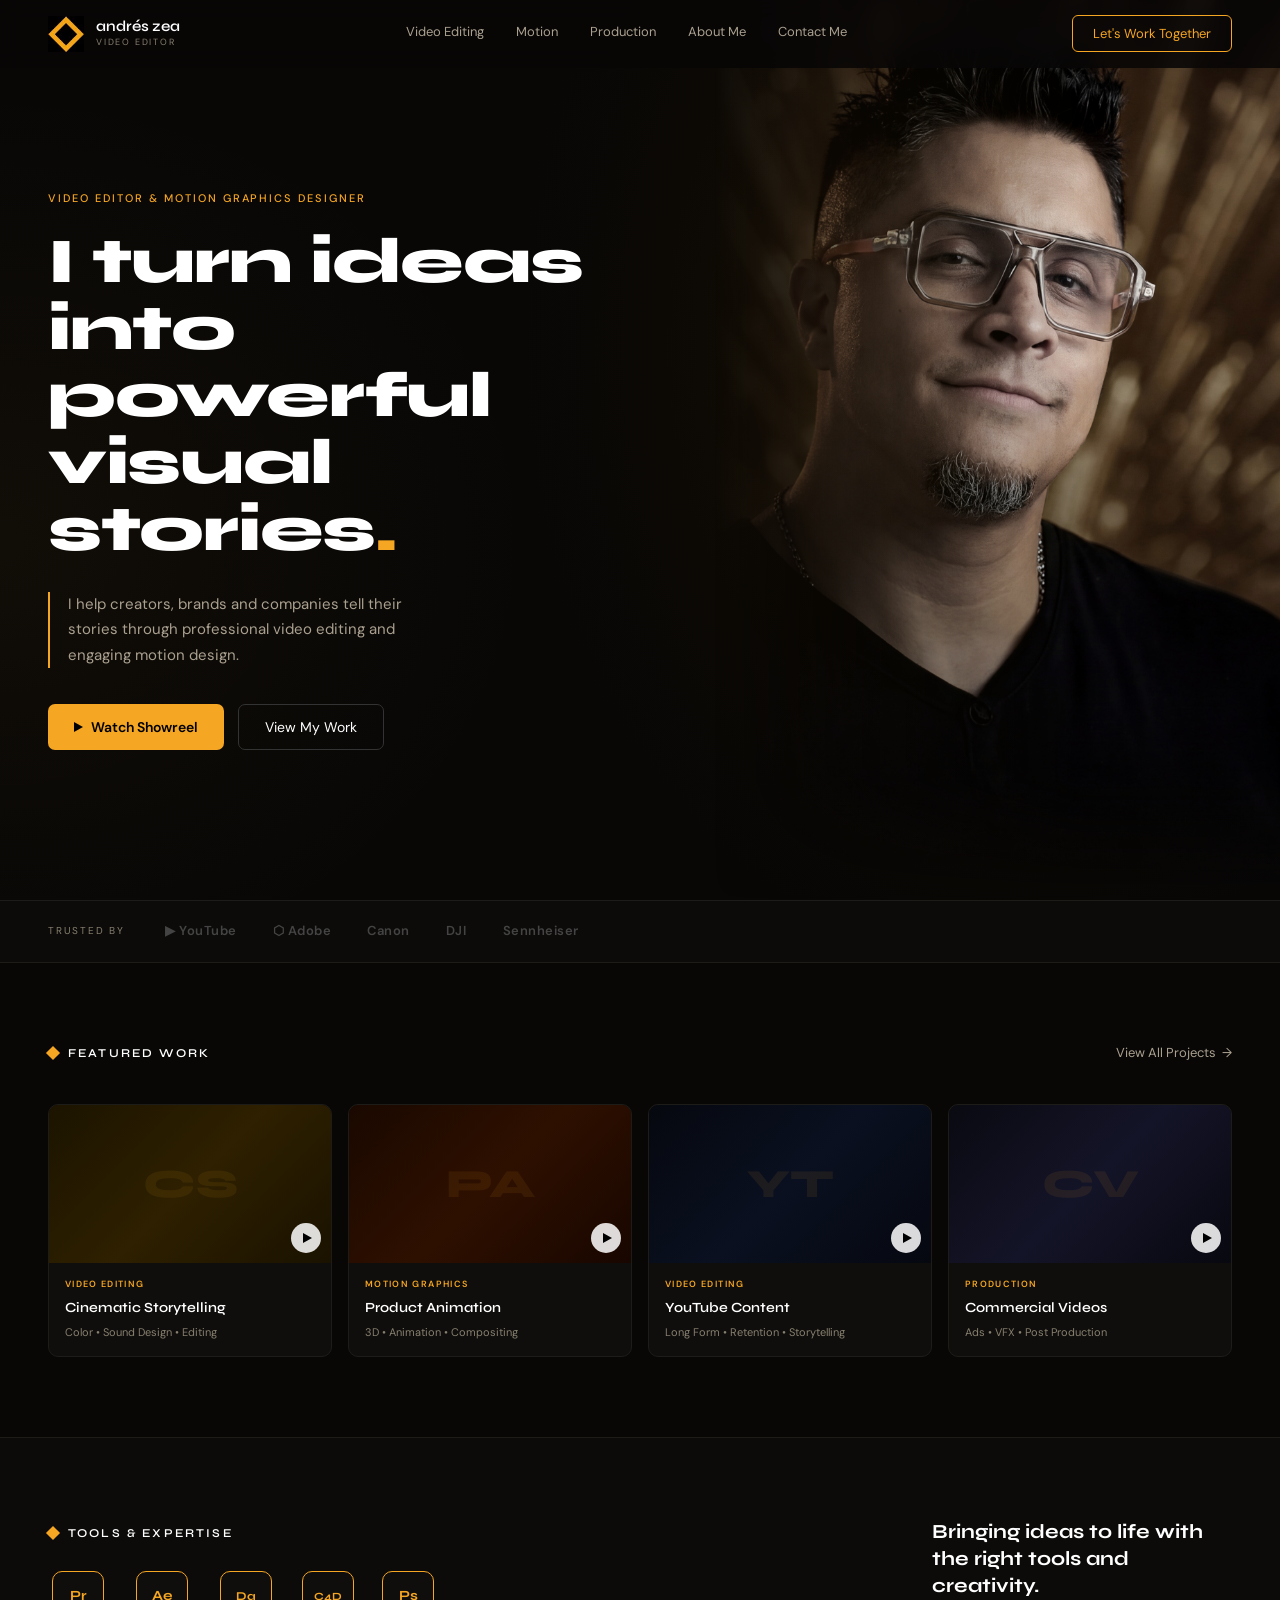
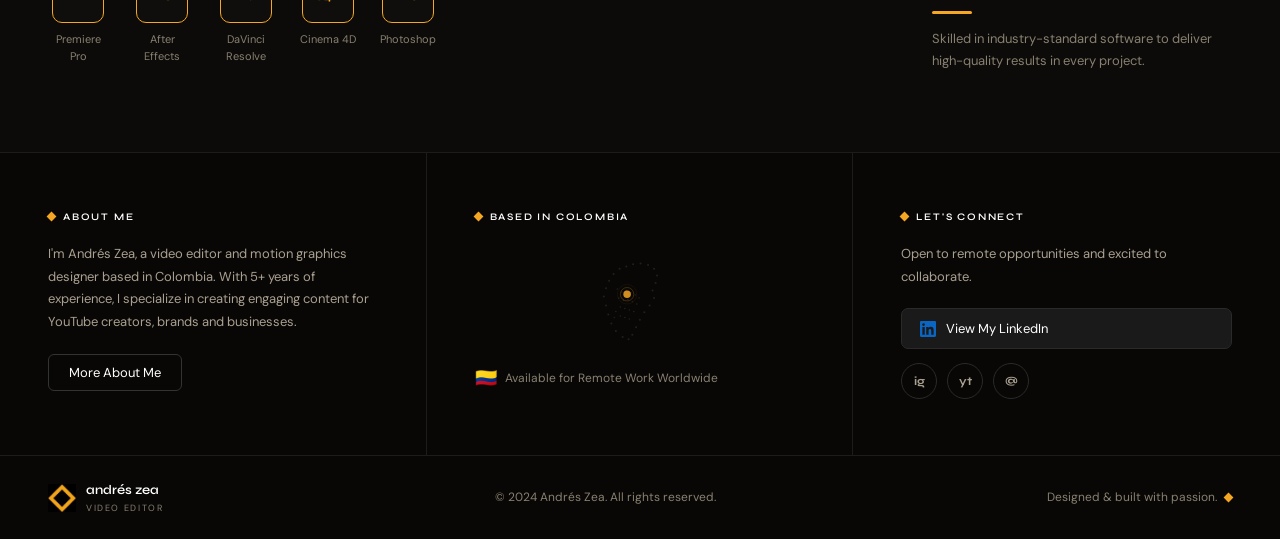
==== index.html @ d595913d "Add files via upload" ====
<!DOCTYPE html>
<html lang="es">
<head>
  <meta charset="UTF-8">
  <meta name="viewport" content="width=device-width, initial-scale=1.0">
  <title>Andrés Zea — Video Editor & Motion Graphics Designer</title>
  <link rel="preconnect" href="https://fonts.googleapis.com">
  <link rel="preconnect" href="https://fonts.gstatic.com" crossorigin>
  <link href="https://fonts.googleapis.com/css2?family=Syne:wght@400;500;600;700;800&family=DM+Sans:ital,wght@0,300;0,400;0,500;1,300&display=swap" rel="stylesheet">
  <style>
    :root {
      --amber: #F5A623;
      --amber-dark: #d4891a;
      --bg: #080706;
      --bg-card: #0f0e0c;
      --bg-section: #0c0b09;
      --border: #1e1c18;
      --text: #ffffff;
      --muted: #888070;
      --muted-light: #aaa090;
    }

    *, *::before, *::after { margin: 0; padding: 0; box-sizing: border-box; }

    html { scroll-behavior: smooth; }

    body {
      background: var(--bg);
      color: var(--text);
      font-family: 'DM Sans', sans-serif;
      font-size: 15px;
      line-height: 1.6;
      overflow-x: hidden;
    }

    /* ── NAV ── */
    nav {
      position: fixed;
      top: 0; left: 0; right: 0;
      z-index: 100;
      display: flex;
      align-items: center;
      justify-content: space-between;
      padding: 0 48px;
      height: 68px;
      background: rgba(8,7,6,0.85);
      backdrop-filter: blur(12px);
      -webkit-backdrop-filter: blur(12px);
      border-bottom: 1px solid transparent;
      transition: border-color .3s;
    }
    nav.scrolled { border-bottom-color: var(--border); }

    .nav-logo { display: flex; align-items: center; gap: 12px; text-decoration: none; }
    .nav-logo img { height: 36px; }
    .nav-logo-text { display: flex; flex-direction: column; }
    .nav-logo-name { font-family: 'Syne', sans-serif; font-size: 15px; font-weight: 600; color: var(--text); line-height: 1.1; }
    .nav-logo-role { font-size: 9px; letter-spacing: .2em; text-transform: uppercase; color: var(--muted); }

    .nav-links { display: flex; align-items: center; gap: 32px; }
    .nav-links a {
      font-size: 13px;
      color: var(--muted-light);
      text-decoration: none;
      position: relative;
      padding-bottom: 2px;
      transition: color .2s;
    }
    .nav-links a::after {
      content: '';
      position: absolute;
      bottom: -2px; left: 0;
      width: 0; height: 2px;
      background: var(--amber);
      transition: width .25s;
    }
    .nav-links a:hover, .nav-links a.active { color: var(--text); }
    .nav-links a:hover::after, .nav-links a.active::after { width: 100%; }

    .nav-cta {
      background: transparent;
      border: 1px solid var(--amber);
      color: var(--amber);
      padding: 9px 20px;
      border-radius: 6px;
      font-size: 13px;
      font-family: 'DM Sans', sans-serif;
      cursor: pointer;
      transition: background .2s, color .2s, transform .15s;
    }
    .nav-cta:hover { background: var(--amber); color: #000; transform: scale(1.02); }

    .hamburger { display: none; flex-direction: column; gap: 5px; cursor: pointer; }
    .hamburger span { width: 22px; height: 2px; background: var(--text); border-radius: 2px; transition: .3s; }

    /* ── HERO ── */
    .hero {
      min-height: 100vh;
      display: flex;
      align-items: center;
      position: relative;
      overflow: hidden;
      padding: 100px 48px 60px;
    }

    .hero-glow {
      position: absolute;
      right: -5%;
      top: -10%;
      width: 65%;
      height: 120%;
      background: radial-gradient(ellipse at 60% 40%, rgba(60,40,5,0.55) 0%, rgba(25,15,0,0.4) 35%, transparent 70%);
      pointer-events: none;
    }
    .hero-glow-2 {
      position: absolute;
      left: 0; top: 0;
      width: 50%;
      height: 100%;
      background: radial-gradient(ellipse at 0% 60%, rgba(245,166,35,0.04) 0%, transparent 60%);
      pointer-events: none;
    }

    .hero-content { position: relative; z-index: 2; width: 52%; }
    .hero-image { position: absolute; right: 0; bottom: 0; z-index: 1; width: 52%; height: 110%; }
    .hero-image img {
      width: 100%;
      height: 100%;
      object-fit: cover;
      object-position: center top;
      -webkit-mask-image: linear-gradient(to left, rgba(0,0,0,0.95) 30%, rgba(0,0,0,0.5) 60%, transparent 85%),
                          linear-gradient(to top, transparent 0%, black 12%);
      -webkit-mask-composite: destination-in;
      mask-image: linear-gradient(to left, rgba(0,0,0,0.95) 30%, rgba(0,0,0,0.5) 60%, transparent 85%),
                  linear-gradient(to top, transparent 0%, black 12%);
      mask-composite: intersect;
    }

    .hero-label {
      font-size: 11px;
      letter-spacing: .18em;
      text-transform: uppercase;
      color: var(--amber);
      font-weight: 500;
      margin-bottom: 20px;
      opacity: 0;
      animation: fadeUp .7s .1s forwards;
    }

    .hero h1 {
      font-family: 'Syne', sans-serif;
      font-size: clamp(42px, 5vw, 68px);
      font-weight: 800;
      line-height: 1.05;
      letter-spacing: -.02em;
      margin-bottom: 28px;
      opacity: 0;
      animation: fadeUp .7s .25s forwards;
    }
    .hero h1 .dot { color: var(--amber); }

    .hero-desc {
      border-left: 2px solid var(--amber);
      padding-left: 18px;
      margin-bottom: 36px;
      opacity: 0;
      animation: fadeUp .7s .4s forwards;
    }
    .hero-desc p { font-size: 15px; color: var(--muted-light); line-height: 1.7; max-width: 380px; }

    .hero-btns {
      display: flex;
      gap: 14px;
      opacity: 0;
      animation: fadeUp .7s .55s forwards;
    }

    .btn-primary {
      display: inline-flex;
      align-items: center;
      gap: 8px;
      background: var(--amber);
      color: #000;
      border: none;
      padding: 13px 26px;
      border-radius: 7px;
      font-size: 14px;
      font-weight: 600;
      font-family: 'DM Sans', sans-serif;
      cursor: pointer;
      transition: background .2s, transform .15s;
    }
    .btn-primary:hover { background: var(--amber-dark); transform: scale(1.02); }
    .btn-primary .play-icon {
      width: 0; height: 0;
      border-style: solid;
      border-width: 5px 0 5px 9px;
      border-color: transparent transparent transparent #000;
    }

    .btn-secondary {
      display: inline-flex;
      align-items: center;
      gap: 8px;
      background: transparent;
      color: var(--text);
      border: 1px solid #333;
      padding: 13px 26px;
      border-radius: 7px;
      font-size: 14px;
      font-family: 'DM Sans', sans-serif;
      cursor: pointer;
      transition: border-color .2s, transform .15s;
    }
    .btn-secondary:hover { border-color: #666; transform: scale(1.02); }

    /* ── TRUSTED ── */
    .trusted {
      border-top: 1px solid var(--border);
      border-bottom: 1px solid var(--border);
      padding: 20px 48px;
      display: flex;
      align-items: center;
      gap: 40px;
      background: var(--bg-section);
    }
    .trusted-label {
      font-size: 10px;
      letter-spacing: .18em;
      text-transform: uppercase;
      color: var(--muted);
      white-space: nowrap;
    }
    .trusted-logos {
      display: flex;
      gap: 36px;
      align-items: center;
    }
    .trusted-logos span {
      font-size: 13px;
      color: #444;
      font-weight: 600;
      letter-spacing: .04em;
      transition: color .2s;
      cursor: default;
    }
    .trusted-logos span:hover { color: #777; }

    /* ── SECTION COMMONS ── */
    section { padding: 80px 48px; }
    .section-header {
      display: flex;
      justify-content: space-between;
      align-items: center;
      margin-bottom: 40px;
    }
    .section-title {
      display: flex;
      align-items: center;
      gap: 10px;
      font-family: 'Syne', sans-serif;
      font-size: 12px;
      letter-spacing: .18em;
      text-transform: uppercase;
      font-weight: 600;
      color: var(--text);
    }
    .diamond {
      width: 10px; height: 10px;
      background: var(--amber);
      transform: rotate(45deg);
      flex-shrink: 0;
    }
    .diamond-sm { width: 7px; height: 7px; }
    .view-all {
      font-size: 13px;
      color: var(--muted-light);
      text-decoration: none;
      display: flex;
      align-items: center;
      gap: 6px;
      transition: color .2s;
    }
    .view-all:hover { color: var(--amber); }

    /* ── FEATURED WORK ── */
    .work-grid {
      display: grid;
      grid-template-columns: repeat(4, 1fr);
      gap: 16px;
    }

    .work-card {
      background: var(--bg-card);
      border-radius: 10px;
      overflow: hidden;
      border: 1px solid var(--border);
      transition: transform .25s, border-color .25s;
    }
    .work-card:hover { transform: translateY(-5px); border-color: #3a3020; }

    .work-thumb {
      aspect-ratio: 16/9;
      position: relative;
      overflow: hidden;
      display: flex;
      align-items: center;
      justify-content: center;
    }
    .work-thumb img { width: 100%; height: 100%; object-fit: cover; transition: transform .4s; }
    .work-card:hover .work-thumb img { transform: scale(1.06); }

    .thumb-placeholder {
      width: 100%; height: 100%;
      display: flex; align-items: center; justify-content: center;
    }
    .thumb-1 { background: linear-gradient(135deg, #1c1400 0%, #2e2000 50%, #1a1200 100%); }
    .thumb-2 { background: linear-gradient(135deg, #1a0800 0%, #2e1000 50%, #180600 100%); }
    .thumb-3 { background: linear-gradient(135deg, #06080f 0%, #0a1020 50%, #060810 100%); }
    .thumb-4 { background: linear-gradient(135deg, #0a0a12 0%, #141428 50%, #080810 100%); }

    .thumb-icon {
      font-size: 40px;
      opacity: .08;
      color: var(--amber);
      font-family: 'Syne', sans-serif;
      font-weight: 800;
    }

    .play-circle {
      position: absolute;
      bottom: 10px; right: 10px;
      width: 30px; height: 30px;
      border-radius: 50%;
      background: rgba(255,255,255,.85);
      display: flex; align-items: center; justify-content: center;
      transition: transform .2s, background .2s;
    }
    .work-card:hover .play-circle { transform: scale(1.1); background: #fff; }
    .play-tri {
      width: 0; height: 0;
      border-style: solid;
      border-width: 5px 0 5px 9px;
      border-color: transparent transparent transparent #000;
      margin-left: 2px;
    }

    .work-info { padding: 14px 16px; }
    .work-cat {
      font-size: 9px;
      letter-spacing: .15em;
      text-transform: uppercase;
      color: var(--amber);
      font-weight: 600;
      margin-bottom: 5px;
    }
    .work-title {
      font-family: 'Syne', sans-serif;
      font-size: 14px;
      font-weight: 600;
      color: var(--text);
      margin-bottom: 5px;
    }
    .work-tags { font-size: 11px; color: var(--muted); }

    /* ── TOOLS ── */
    .tools-section {
      background: var(--bg-section);
      border-top: 1px solid var(--border);
      border-bottom: 1px solid var(--border);
    }
    .tools-inner {
      display: flex;
      align-items: center;
      gap: 80px;
    }
    .tools-left { flex: 1; }
    .tools-icons {
      display: flex;
      gap: 24px;
      margin-top: 28px;
      flex-wrap: wrap;
    }
    .tool-item { display: flex; flex-direction: column; align-items: center; gap: 8px; }
    .tool-icon {
      width: 52px; height: 52px;
      border-radius: 10px;
      background: #0f0e0c;
      border: 1px solid var(--amber);
      display: flex; align-items: center; justify-content: center;
      font-family: 'Syne', sans-serif;
      font-size: 14px;
      font-weight: 700;
      color: var(--amber);
      transition: background .2s, transform .15s;
    }
    .tool-icon:hover { background: rgba(245,166,35,.08); transform: translateY(-2px); }
    .tool-name { font-size: 11px; color: var(--muted); text-align: center; max-width: 60px; }

    .tools-right { width: 300px; flex-shrink: 0; }
    .tools-quote {
      font-family: 'Syne', sans-serif;
      font-size: 20px;
      font-weight: 700;
      color: var(--text);
      line-height: 1.35;
      margin-bottom: 12px;
    }
    .tools-accent { width: 40px; height: 3px; background: var(--amber); margin-bottom: 14px; border-radius: 2px; }
    .tools-sub { font-size: 13px; color: var(--muted); line-height: 1.7; }

    /* ── ABOUT ── */
    .about-section {
      padding: 0;
      display: grid;
      grid-template-columns: repeat(3, 1fr);
    }
    .about-col {
      padding: 56px 48px;
      border-right: 1px solid var(--border);
    }
    .about-col:last-child { border-right: none; }
    .about-col-title {
      display: flex;
      align-items: center;
      gap: 8px;
      font-family: 'Syne', sans-serif;
      font-size: 10px;
      letter-spacing: .18em;
      text-transform: uppercase;
      font-weight: 600;
      color: var(--text);
      margin-bottom: 18px;
    }
    .about-text { font-size: 13px; color: var(--muted-light); line-height: 1.75; margin-bottom: 20px; }
    .btn-ghost {
      background: transparent;
      border: 1px solid #333;
      color: var(--text);
      padding: 9px 20px;
      border-radius: 6px;
      font-size: 13px;
      font-family: 'DM Sans', sans-serif;
      cursor: pointer;
      transition: border-color .2s, transform .15s;
    }
    .btn-ghost:hover { border-color: #666; transform: scale(1.02); }

    .map-svg { width: 100%; height: 90px; margin: 10px 0 14px; }
    .flag-row { display: flex; align-items: center; gap: 8px; font-size: 12px; color: var(--muted); }

    .linkedin-btn {
      width: 100%;
      display: flex;
      align-items: center;
      gap: 10px;
      background: #1a1a1a;
      border: 1px solid #2a2a2a;
      color: var(--text);
      padding: 11px 18px;
      border-radius: 7px;
      font-size: 13px;
      font-family: 'DM Sans', sans-serif;
      cursor: pointer;
      margin-bottom: 14px;
      transition: background .2s, transform .15s;
    }
    .linkedin-btn:hover { background: #222; transform: scale(1.01); }
    .linkedin-icon { color: #0A66C2; font-size: 16px; font-weight: 700; }

    .social-row { display: flex; gap: 10px; }
    .social-btn {
      width: 36px; height: 36px;
      border-radius: 50%;
      border: 1px solid #2a2a2a;
      background: transparent;
      color: var(--muted-light);
      display: flex; align-items: center; justify-content: center;
      font-size: 12px;
      font-family: 'Syne', sans-serif;
      font-weight: 700;
      cursor: pointer;
      transition: border-color .2s, color .2s, transform .15s;
    }
    .social-btn:hover { border-color: var(--amber); color: var(--amber); transform: scale(1.08); }

    /* ── FOOTER ── */
    footer {
      padding: 24px 48px;
      border-top: 1px solid var(--border);
      display: flex;
      justify-content: space-between;
      align-items: center;
      background: var(--bg);
    }
    .footer-logo { display: flex; align-items: center; gap: 10px; }
    .footer-logo img { height: 28px; }
    .footer-copy { font-size: 12px; color: var(--muted); }
    .footer-right { display: flex; align-items: center; gap: 8px; font-size: 12px; color: var(--muted); }

    /* ── FADE IN ON SCROLL ── */
    .reveal {
      opacity: 0;
      transform: translateY(24px);
      transition: opacity .65s ease, transform .65s ease;
    }
    .reveal.visible { opacity: 1; transform: translateY(0); }

    /* ── ANIMATIONS ── */
    @keyframes fadeUp {
      from { opacity: 0; transform: translateY(20px); }
      to   { opacity: 1; transform: translateY(0); }
    }

    /* ── MOBILE NAV ── */
    .mobile-menu {
      display: none;
      position: fixed;
      top: 68px; left: 0; right: 0;
      background: rgba(8,7,6,.97);
      border-bottom: 1px solid var(--border);
      padding: 20px 24px;
      z-index: 99;
      flex-direction: column;
      gap: 16px;
    }
    .mobile-menu.open { display: flex; }
    .mobile-menu a {
      font-size: 15px;
      color: var(--muted-light);
      text-decoration: none;
      padding: 4px 0;
      border-bottom: 1px solid var(--border);
    }

    /* ── RESPONSIVE ── */
    @media (max-width: 1024px) {
      .work-grid { grid-template-columns: repeat(2, 1fr); }
      .hero-image { width: 48%; }
      .hero-content { width: 56%; }
    }

    @media (max-width: 768px) {
      nav { padding: 0 24px; }
      .nav-links { display: none; }
      .nav-cta { display: none; }
      .hamburger { display: flex; }

      .hero { flex-direction: column; padding: 100px 24px 60px; align-items: flex-start; min-height: auto; }
      .hero-content { width: 100%; }
      .hero-image { position: relative; width: 100%; height: 260px; margin-top: 32px; }
      .hero-image img { -webkit-mask-image: linear-gradient(to top, transparent 0%, black 25%); mask-image: linear-gradient(to top, transparent 0%, black 25%); object-position: center 20%; }
      .hero h1 { font-size: 36px; }

      .trusted { padding: 16px 24px; gap: 20px; flex-wrap: wrap; }
      .trusted-logos { gap: 18px; flex-wrap: wrap; }

      section { padding: 56px 24px; }
      .work-grid { grid-template-columns: 1fr; }
      .tools-inner { flex-direction: column; gap: 36px; }
      .tools-right { width: 100%; }
      .about-section { grid-template-columns: 1fr; }
      .about-col { border-right: none; border-bottom: 1px solid var(--border); padding: 40px 24px; }
      .about-col:last-child { border-bottom: none; }
      footer { flex-direction: column; gap: 12px; text-align: center; padding: 24px; }
    }
  </style>
</head>
<body>

  <!-- NAV -->
  <nav id="navbar">
    <a href="#" class="nav-logo">
      <img src="assets/Asset_5.png" alt="az logo">
      <div class="nav-logo-text">
        <span class="nav-logo-name">andrés zea</span>
        <span class="nav-logo-role">video editor</span>
      </div>
    </a>
    <div class="nav-links">
      <a href="#work" class="active">Video Editing</a>
      <a href="#work">Motion</a>
      <a href="#work">Production</a>
      <a href="#about">About Me</a>
      <a href="#about">Contact Me</a>
    </div>
    <button class="nav-cta" onclick="document.querySelector('#about').scrollIntoView({behavior:'smooth'})">Let's Work Together</button>
    <div class="hamburger" id="hamburger" onclick="toggleMenu()">
      <span></span><span></span><span></span>
    </div>
  </nav>

  <div class="mobile-menu" id="mobileMenu">
    <a href="#work" onclick="toggleMenu()">Video Editing</a>
    <a href="#work" onclick="toggleMenu()">Motion</a>
    <a href="#work" onclick="toggleMenu()">Production</a>
    <a href="#about" onclick="toggleMenu()">About Me</a>
    <a href="#about" onclick="toggleMenu()">Contact Me</a>
    <button class="nav-cta" style="width:100%;margin-top:8px">Let's Work Together</button>
  </div>

  <!-- HERO -->
  <section class="hero" id="home">
    <div class="hero-glow"></div>
    <div class="hero-glow-2"></div>
    <div class="hero-content">
      <p class="hero-label">Video Editor &amp; Motion Graphics Designer</p>
      <h1>I turn ideas into<br>powerful visual<br>stories<span class="dot">.</span></h1>
      <div class="hero-desc">
        <p>I help creators, brands and companies tell their stories through professional video editing and engaging motion design.</p>
      </div>
      <div class="hero-btns">
        <button class="btn-primary"><span class="play-icon"></span>Watch Showreel</button>
        <button class="btn-secondary">View My Work</button>
      </div>
    </div>
    <div class="hero-image">
      <img src="assets/ANDREW_1.jpg" alt="Andrés Zea">
    </div>
  </section>

  <!-- TRUSTED BY -->
  <div class="trusted">
    <span class="trusted-label">Trusted by</span>
    <div class="trusted-logos">
      <span>▶&nbsp;YouTube</span>
      <span>⬡ Adobe</span>
      <span>Canon</span>
      <span>DJI</span>
      <span>Sennheiser</span>
    </div>
  </div>

  <!-- FEATURED WORK -->
  <section id="work">
    <div class="section-header reveal">
      <div class="section-title"><div class="diamond"></div>Featured Work</div>
      <a href="#" class="view-all">View All Projects &nbsp;→</a>
    </div>
    <div class="work-grid">
      <div class="work-card reveal">
        <div class="work-thumb thumb-1">
          <div class="thumb-placeholder thumb-1">
            <span class="thumb-icon">CS</span>
          </div>
          <div class="play-circle"><div class="play-tri"></div></div>
        </div>
        <div class="work-info">
          <div class="work-cat">Video Editing</div>
          <div class="work-title">Cinematic Storytelling</div>
          <div class="work-tags">Color &bull; Sound Design &bull; Editing</div>
        </div>
      </div>
      <div class="work-card reveal" style="transition-delay:.08s">
        <div class="work-thumb thumb-2">
          <div class="thumb-placeholder thumb-2">
            <span class="thumb-icon">PA</span>
          </div>
          <div class="play-circle"><div class="play-tri"></div></div>
        </div>
        <div class="work-info">
          <div class="work-cat">Motion Graphics</div>
          <div class="work-title">Product Animation</div>
          <div class="work-tags">3D &bull; Animation &bull; Compositing</div>
        </div>
      </div>
      <div class="work-card reveal" style="transition-delay:.16s">
        <div class="work-thumb thumb-3">
          <div class="thumb-placeholder thumb-3">
            <span class="thumb-icon">YT</span>
          </div>
          <div class="play-circle"><div class="play-tri"></div></div>
        </div>
        <div class="work-info">
          <div class="work-cat">Video Editing</div>
          <div class="work-title">YouTube Content</div>
          <div class="work-tags">Long Form &bull; Retention &bull; Storytelling</div>
        </div>
      </div>
      <div class="work-card reveal" style="transition-delay:.24s">
        <div class="work-thumb thumb-4">
          <div class="thumb-placeholder thumb-4">
            <span class="thumb-icon">CV</span>
          </div>
          <div class="play-circle"><div class="play-tri"></div></div>
        </div>
        <div class="work-info">
          <div class="work-cat">Production</div>
          <div class="work-title">Commercial Videos</div>
          <div class="work-tags">Ads &bull; VFX &bull; Post Production</div>
        </div>
      </div>
    </div>
  </section>

  <!-- TOOLS -->
  <section class="tools-section">
    <div class="tools-inner">
      <div class="tools-left reveal">
        <div class="section-title"><div class="diamond"></div>Tools &amp; Expertise</div>
        <div class="tools-icons">
          <div class="tool-item"><div class="tool-icon">Pr</div><div class="tool-name">Premiere Pro</div></div>
          <div class="tool-item"><div class="tool-icon">Ae</div><div class="tool-name">After Effects</div></div>
          <div class="tool-item"><div class="tool-icon" style="font-size:12px">Da</div><div class="tool-name">DaVinci Resolve</div></div>
          <div class="tool-item"><div class="tool-icon" style="font-size:11px">C4D</div><div class="tool-name">Cinema 4D</div></div>
          <div class="tool-item"><div class="tool-icon">Ps</div><div class="tool-name">Photoshop</div></div>
        </div>
      </div>
      <div class="tools-right reveal">
        <div class="tools-quote">Bringing ideas to life with the right tools and creativity.</div>
        <div class="tools-accent"></div>
        <p class="tools-sub">Skilled in industry-standard software to deliver high-quality results in every project.</p>
      </div>
    </div>
  </section>

  <!-- ABOUT / LOCATION / CONNECT -->
  <div class="about-section" id="about">
    <div class="about-col reveal">
      <div class="about-col-title"><div class="diamond diamond-sm"></div>About Me</div>
      <p class="about-text">I'm Andrés Zea, a video editor and motion graphics designer based in Colombia. With 5+ years of experience, I specialize in creating engaging content for YouTube creators, brands and businesses.</p>
      <button class="btn-ghost">More About Me</button>
    </div>
    <div class="about-col reveal" style="transition-delay:.1s">
      <div class="about-col-title"><div class="diamond diamond-sm"></div>Based in Colombia</div>
      <svg class="map-svg" viewBox="0 0 200 120" fill="none">
        <g fill="#252318" opacity="0.9">
          <circle cx="82" cy="18" r="1.4"/><circle cx="91" cy="15" r="1.4"/><circle cx="101" cy="14" r="1.4"/>
          <circle cx="111" cy="16" r="1.4"/><circle cx="119" cy="21" r="1.4"/><circle cx="123" cy="30" r="1.4"/>
          <circle cx="121" cy="40" r="1.4"/><circle cx="117" cy="50" r="1.4"/><circle cx="119" cy="60" r="1.4"/>
          <circle cx="113" cy="70" r="1.4"/><circle cx="106" cy="79" r="1.4"/><circle cx="100" cy="89" r="1.4"/>
          <circle cx="95" cy="99" r="1.4"/><circle cx="90" cy="109" r="1.4"/>
          <circle cx="85" cy="115" r="1.4"/><circle cx="77" cy="112" r="1.4"/>
          <circle cx="68" cy="104" r="1.4"/><circle cx="62" cy="94" r="1.4"/>
          <circle cx="58" cy="82" r="1.4"/><circle cx="55" cy="70" r="1.4"/>
          <circle cx="52" cy="58" r="1.4"/><circle cx="55" cy="47" r="1.4"/>
          <circle cx="59" cy="37" r="1.4"/><circle cx="65" cy="28" r="1.4"/>
          <circle cx="73" cy="21" r="1.4"/>
          <circle cx="70" cy="48" r="1.1"/><circle cx="76" cy="52" r="1.1"/><circle cx="82" cy="50" r="1.1"/>
          <circle cx="88" cy="53" r="1.1"/><circle cx="94" cy="56" r="1.1"/><circle cx="99" cy="60" r="1.1"/>
          <circle cx="72" cy="60" r="1.1"/><circle cx="78" cy="63" r="1.1"/><circle cx="84" cy="62" r="1.1"/>
          <circle cx="90" cy="65" r="1.1"/><circle cx="96" cy="68" r="1.1"/>
          <circle cx="74" cy="72" r="1.1"/><circle cx="80" cy="74" r="1.1"/><circle cx="86" cy="76" r="1.1"/>
          <circle cx="92" cy="78" r="1.1"/><circle cx="68" cy="78" r="1.1"/>
          <circle cx="74" cy="84" r="1.1"/><circle cx="80" cy="86" r="1.1"/>
          <circle cx="86" cy="88" r="1.1"/><circle cx="66" cy="86" r="1.1"/>
        </g>
        <circle cx="83" cy="55" r="5" fill="#F5A623" opacity=".85"/>
        <circle cx="83" cy="55" r="9" fill="none" stroke="#F5A623" stroke-width="1" opacity=".3"/>
        <circle cx="83" cy="55" r="13" fill="none" stroke="#F5A623" stroke-width=".5" opacity=".15"/>
      </svg>
      <div class="flag-row">
        <span style="font-size:18px">🇨🇴</span>
        <span>Available for Remote Work Worldwide</span>
      </div>
    </div>
    <div class="about-col reveal" style="transition-delay:.2s">
      <div class="about-col-title"><div class="diamond diamond-sm"></div>Let's Connect</div>
      <p class="about-text">Open to remote opportunities and excited to collaborate.</p>
      <button class="linkedin-btn">
        <svg width="16" height="16" viewBox="0 0 24 24" fill="#0A66C2"><path d="M20.447 20.452h-3.554v-5.569c0-1.328-.027-3.037-1.852-3.037-1.853 0-2.136 1.445-2.136 2.939v5.667H9.351V9h3.414v1.561h.046c.477-.9 1.637-1.85 3.37-1.85 3.601 0 4.267 2.37 4.267 5.455v6.286zM5.337 7.433c-1.144 0-2.063-.926-2.063-2.065 0-1.138.92-2.063 2.063-2.063 1.14 0 2.064.925 2.064 2.063 0 1.139-.925 2.065-2.064 2.065zm1.782 13.019H3.555V9h3.564v11.452zM22.225 0H1.771C.792 0 0 .774 0 1.729v20.542C0 23.227.792 24 1.771 24h20.451C23.2 24 24 23.227 24 22.271V1.729C24 .774 23.2 0 22.222 0h.003z"/></svg>
        View My LinkedIn
      </button>
      <div class="social-row">
        <button class="social-btn">ig</button>
        <button class="social-btn">yt</button>
        <button class="social-btn">@</button>
      </div>
    </div>
  </div>

  <!-- FOOTER -->
  <footer>
    <div class="footer-logo">
      <img src="assets/Asset_5.png" alt="az">
      <div>
        <div style="font-family:'Syne',sans-serif;font-size:13px;font-weight:600;color:#fff">andrés zea</div>
        <div style="font-size:9px;letter-spacing:.18em;text-transform:uppercase;color:var(--muted)">video editor</div>
      </div>
    </div>
    <p class="footer-copy">&copy; 2024 Andrés Zea. All rights reserved.</p>
    <div class="footer-right">
      Designed &amp; built with passion.
      <div class="diamond diamond-sm"></div>
    </div>
  </footer>

  <script>
    // Navbar scroll
    const navbar = document.getElementById('navbar');
    window.addEventListener('scroll', () => {
      navbar.classList.toggle('scrolled', window.scrollY > 40);
    });

    // Mobile menu
    function toggleMenu() {
      document.getElementById('mobileMenu').classList.toggle('open');
    }

    // Reveal on scroll
    const reveals = document.querySelectorAll('.reveal');
    const observer = new IntersectionObserver((entries) => {
      entries.forEach(e => { if (e.isIntersecting) { e.target.classList.add('visible'); observer.unobserve(e.target); } });
    }, { threshold: 0.12 });
    reveals.forEach(el => observer.observe(el));

    // Active nav link
    const sections = document.querySelectorAll('section[id], #about');
    const navLinks = document.querySelectorAll('.nav-links a');
    window.addEventListener('scroll', () => {
      let current = '';
      sections.forEach(s => { if (window.scrollY >= s.offsetTop - 120) current = s.id; });
      navLinks.forEach(a => {
        a.classList.remove('active');
        if (a.getAttribute('href') === '#' + current) a.classList.add('active');
      });
    });
  </script>
</body>
</html>
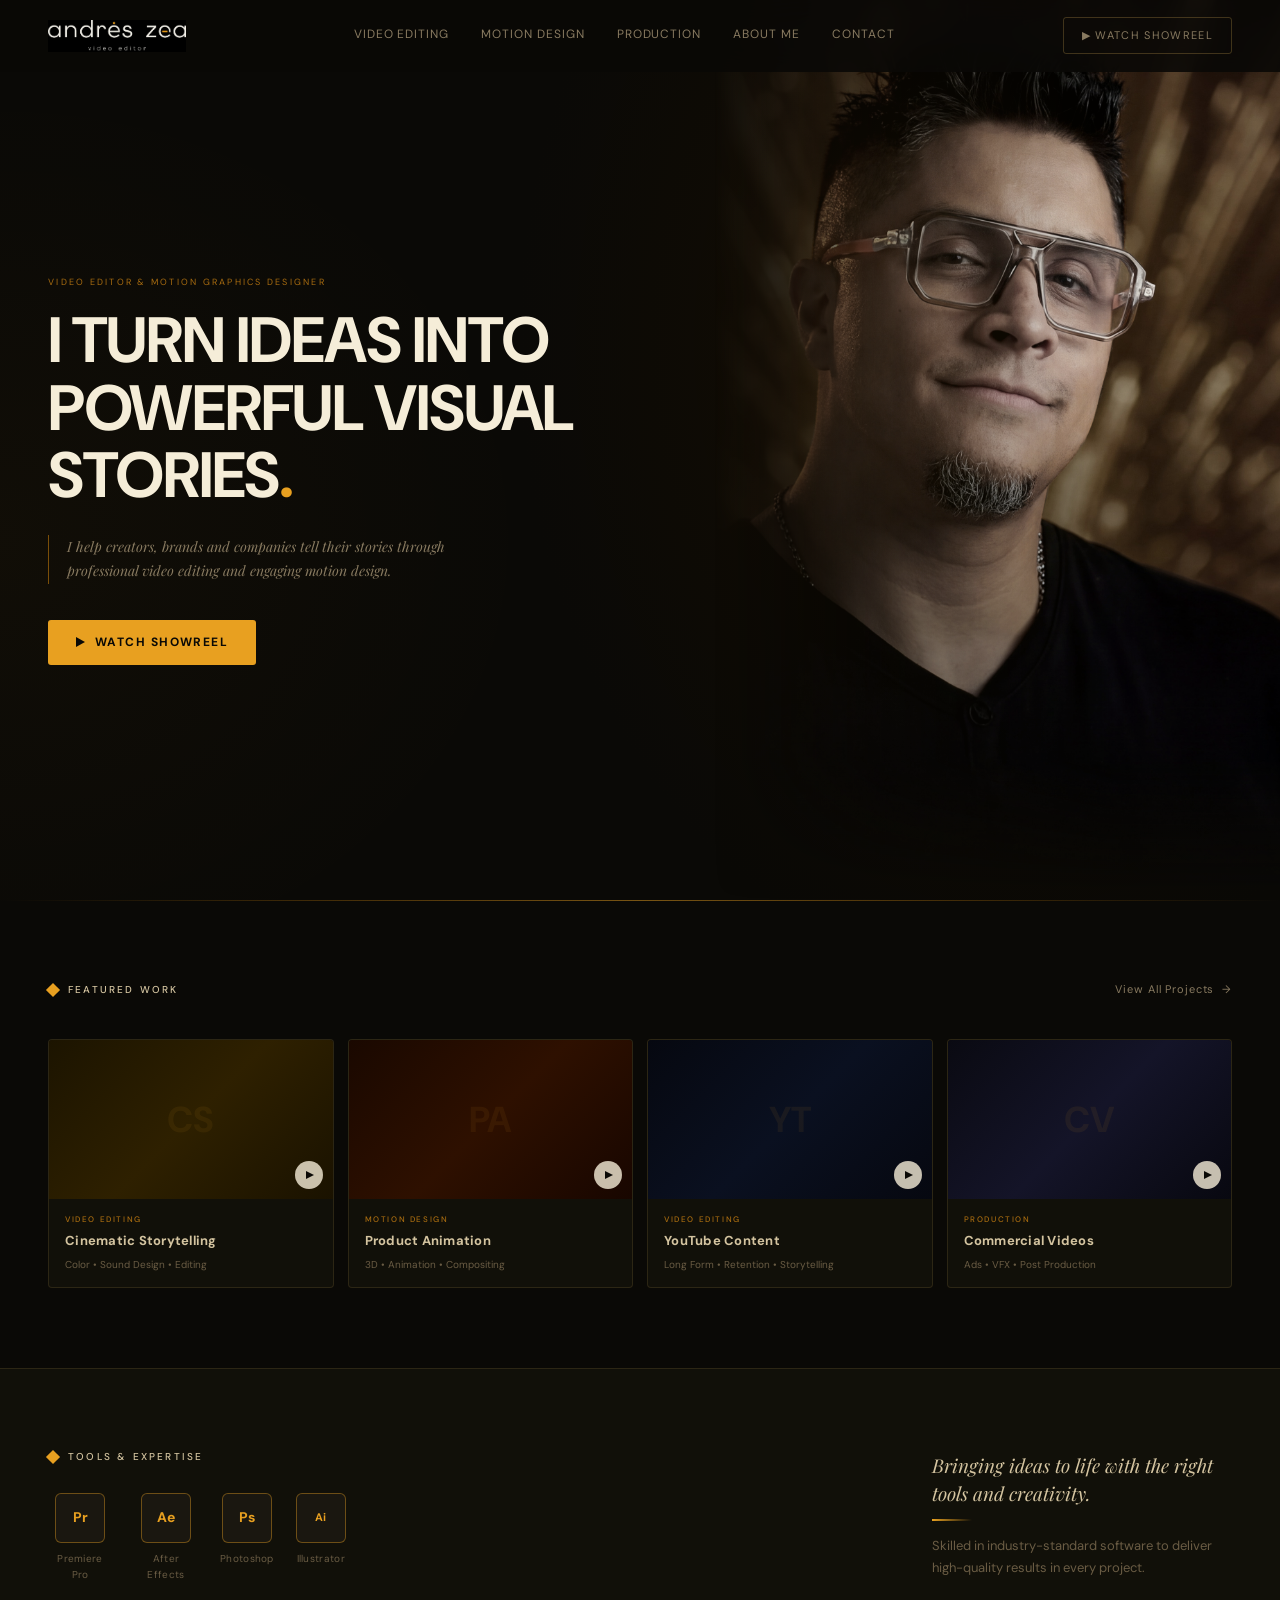
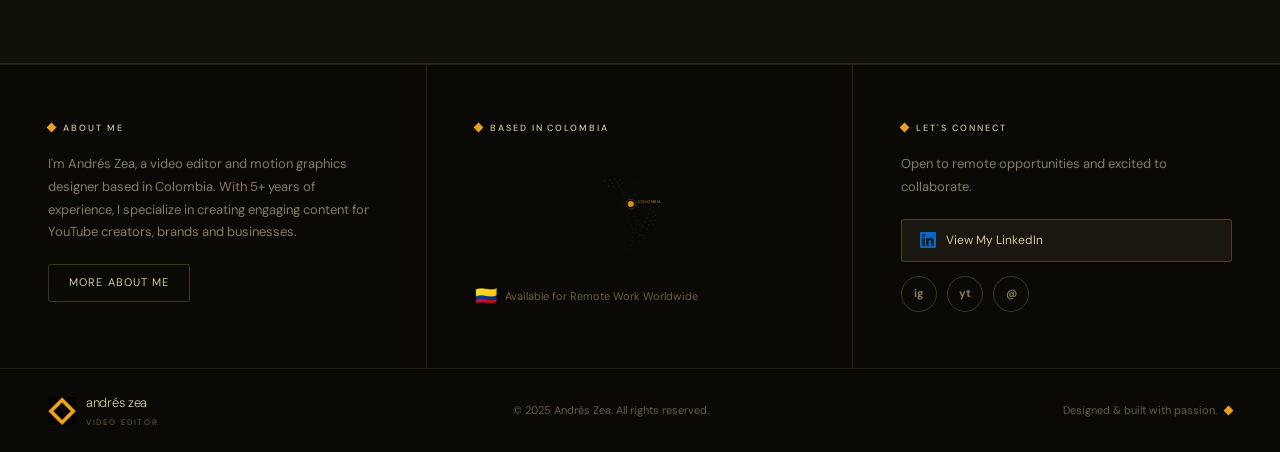
==== commit 87bc28f5: "Add files via upload" ====
--- a/index.html
+++ b/index.html
@@ -4,599 +4,38 @@
   <meta charset="UTF-8">
   <meta name="viewport" content="width=device-width, initial-scale=1.0">
   <title>Andrés Zea — Video Editor & Motion Graphics Designer</title>
+  <link rel="icon" href="assets/Asset_5.png">
   <link rel="preconnect" href="https://fonts.googleapis.com">
   <link rel="preconnect" href="https://fonts.gstatic.com" crossorigin>
-  <link href="https://fonts.googleapis.com/css2?family=Syne:wght@400;500;600;700;800&family=DM+Sans:ital,wght@0,300;0,400;0,500;1,300&display=swap" rel="stylesheet">
-  <style>
-    :root {
-      --amber: #F5A623;
-      --amber-dark: #d4891a;
-      --bg: #080706;
-      --bg-card: #0f0e0c;
-      --bg-section: #0c0b09;
-      --border: #1e1c18;
-      --text: #ffffff;
-      --muted: #888070;
-      --muted-light: #aaa090;
-    }
-
-    *, *::before, *::after { margin: 0; padding: 0; box-sizing: border-box; }
-
-    html { scroll-behavior: smooth; }
-
-    body {
-      background: var(--bg);
-      color: var(--text);
-      font-family: 'DM Sans', sans-serif;
-      font-size: 15px;
-      line-height: 1.6;
-      overflow-x: hidden;
-    }
-
-    /* ── NAV ── */
-    nav {
-      position: fixed;
-      top: 0; left: 0; right: 0;
-      z-index: 100;
-      display: flex;
-      align-items: center;
-      justify-content: space-between;
-      padding: 0 48px;
-      height: 68px;
-      background: rgba(8,7,6,0.85);
-      backdrop-filter: blur(12px);
-      -webkit-backdrop-filter: blur(12px);
-      border-bottom: 1px solid transparent;
-      transition: border-color .3s;
-    }
-    nav.scrolled { border-bottom-color: var(--border); }
-
-    .nav-logo { display: flex; align-items: center; gap: 12px; text-decoration: none; }
-    .nav-logo img { height: 36px; }
-    .nav-logo-text { display: flex; flex-direction: column; }
-    .nav-logo-name { font-family: 'Syne', sans-serif; font-size: 15px; font-weight: 600; color: var(--text); line-height: 1.1; }
-    .nav-logo-role { font-size: 9px; letter-spacing: .2em; text-transform: uppercase; color: var(--muted); }
-
-    .nav-links { display: flex; align-items: center; gap: 32px; }
-    .nav-links a {
-      font-size: 13px;
-      color: var(--muted-light);
-      text-decoration: none;
-      position: relative;
-      padding-bottom: 2px;
-      transition: color .2s;
-    }
-    .nav-links a::after {
-      content: '';
-      position: absolute;
-      bottom: -2px; left: 0;
-      width: 0; height: 2px;
-      background: var(--amber);
-      transition: width .25s;
-    }
-    .nav-links a:hover, .nav-links a.active { color: var(--text); }
-    .nav-links a:hover::after, .nav-links a.active::after { width: 100%; }
-
-    .nav-cta {
-      background: transparent;
-      border: 1px solid var(--amber);
-      color: var(--amber);
-      padding: 9px 20px;
-      border-radius: 6px;
-      font-size: 13px;
-      font-family: 'DM Sans', sans-serif;
-      cursor: pointer;
-      transition: background .2s, color .2s, transform .15s;
-    }
-    .nav-cta:hover { background: var(--amber); color: #000; transform: scale(1.02); }
-
-    .hamburger { display: none; flex-direction: column; gap: 5px; cursor: pointer; }
-    .hamburger span { width: 22px; height: 2px; background: var(--text); border-radius: 2px; transition: .3s; }
-
-    /* ── HERO ── */
-    .hero {
-      min-height: 100vh;
-      display: flex;
-      align-items: center;
-      position: relative;
-      overflow: hidden;
-      padding: 100px 48px 60px;
-    }
-
-    .hero-glow {
-      position: absolute;
-      right: -5%;
-      top: -10%;
-      width: 65%;
-      height: 120%;
-      background: radial-gradient(ellipse at 60% 40%, rgba(60,40,5,0.55) 0%, rgba(25,15,0,0.4) 35%, transparent 70%);
-      pointer-events: none;
-    }
-    .hero-glow-2 {
-      position: absolute;
-      left: 0; top: 0;
-      width: 50%;
-      height: 100%;
-      background: radial-gradient(ellipse at 0% 60%, rgba(245,166,35,0.04) 0%, transparent 60%);
-      pointer-events: none;
-    }
-
-    .hero-content { position: relative; z-index: 2; width: 52%; }
-    .hero-image { position: absolute; right: 0; bottom: 0; z-index: 1; width: 52%; height: 110%; }
-    .hero-image img {
-      width: 100%;
-      height: 100%;
-      object-fit: cover;
-      object-position: center top;
-      -webkit-mask-image: linear-gradient(to left, rgba(0,0,0,0.95) 30%, rgba(0,0,0,0.5) 60%, transparent 85%),
-                          linear-gradient(to top, transparent 0%, black 12%);
-      -webkit-mask-composite: destination-in;
-      mask-image: linear-gradient(to left, rgba(0,0,0,0.95) 30%, rgba(0,0,0,0.5) 60%, transparent 85%),
-                  linear-gradient(to top, transparent 0%, black 12%);
-      mask-composite: intersect;
-    }
-
-    .hero-label {
-      font-size: 11px;
-      letter-spacing: .18em;
-      text-transform: uppercase;
-      color: var(--amber);
-      font-weight: 500;
-      margin-bottom: 20px;
-      opacity: 0;
-      animation: fadeUp .7s .1s forwards;
-    }
-
-    .hero h1 {
-      font-family: 'Syne', sans-serif;
-      font-size: clamp(42px, 5vw, 68px);
-      font-weight: 800;
-      line-height: 1.05;
-      letter-spacing: -.02em;
-      margin-bottom: 28px;
-      opacity: 0;
-      animation: fadeUp .7s .25s forwards;
-    }
-    .hero h1 .dot { color: var(--amber); }
-
-    .hero-desc {
-      border-left: 2px solid var(--amber);
-      padding-left: 18px;
-      margin-bottom: 36px;
-      opacity: 0;
-      animation: fadeUp .7s .4s forwards;
-    }
-    .hero-desc p { font-size: 15px; color: var(--muted-light); line-height: 1.7; max-width: 380px; }
-
-    .hero-btns {
-      display: flex;
-      gap: 14px;
-      opacity: 0;
-      animation: fadeUp .7s .55s forwards;
-    }
-
-    .btn-primary {
-      display: inline-flex;
-      align-items: center;
-      gap: 8px;
-      background: var(--amber);
-      color: #000;
-      border: none;
-      padding: 13px 26px;
-      border-radius: 7px;
-      font-size: 14px;
-      font-weight: 600;
-      font-family: 'DM Sans', sans-serif;
-      cursor: pointer;
-      transition: background .2s, transform .15s;
-    }
-    .btn-primary:hover { background: var(--amber-dark); transform: scale(1.02); }
-    .btn-primary .play-icon {
-      width: 0; height: 0;
-      border-style: solid;
-      border-width: 5px 0 5px 9px;
-      border-color: transparent transparent transparent #000;
-    }
-
-    .btn-secondary {
-      display: inline-flex;
-      align-items: center;
-      gap: 8px;
-      background: transparent;
-      color: var(--text);
-      border: 1px solid #333;
-      padding: 13px 26px;
-      border-radius: 7px;
-      font-size: 14px;
-      font-family: 'DM Sans', sans-serif;
-      cursor: pointer;
-      transition: border-color .2s, transform .15s;
-    }
-    .btn-secondary:hover { border-color: #666; transform: scale(1.02); }
-
-    /* ── TRUSTED ── */
-    .trusted {
-      border-top: 1px solid var(--border);
-      border-bottom: 1px solid var(--border);
-      padding: 20px 48px;
-      display: flex;
-      align-items: center;
-      gap: 40px;
-      background: var(--bg-section);
-    }
-    .trusted-label {
-      font-size: 10px;
-      letter-spacing: .18em;
-      text-transform: uppercase;
-      color: var(--muted);
-      white-space: nowrap;
-    }
-    .trusted-logos {
-      display: flex;
-      gap: 36px;
-      align-items: center;
-    }
-    .trusted-logos span {
-      font-size: 13px;
-      color: #444;
-      font-weight: 600;
-      letter-spacing: .04em;
-      transition: color .2s;
-      cursor: default;
-    }
-    .trusted-logos span:hover { color: #777; }
-
-    /* ── SECTION COMMONS ── */
-    section { padding: 80px 48px; }
-    .section-header {
-      display: flex;
-      justify-content: space-between;
-      align-items: center;
-      margin-bottom: 40px;
-    }
-    .section-title {
-      display: flex;
-      align-items: center;
-      gap: 10px;
-      font-family: 'Syne', sans-serif;
-      font-size: 12px;
-      letter-spacing: .18em;
-      text-transform: uppercase;
-      font-weight: 600;
-      color: var(--text);
-    }
-    .diamond {
-      width: 10px; height: 10px;
-      background: var(--amber);
-      transform: rotate(45deg);
-      flex-shrink: 0;
-    }
-    .diamond-sm { width: 7px; height: 7px; }
-    .view-all {
-      font-size: 13px;
-      color: var(--muted-light);
-      text-decoration: none;
-      display: flex;
-      align-items: center;
-      gap: 6px;
-      transition: color .2s;
-    }
-    .view-all:hover { color: var(--amber); }
-
-    /* ── FEATURED WORK ── */
-    .work-grid {
-      display: grid;
-      grid-template-columns: repeat(4, 1fr);
-      gap: 16px;
-    }
-
-    .work-card {
-      background: var(--bg-card);
-      border-radius: 10px;
-      overflow: hidden;
-      border: 1px solid var(--border);
-      transition: transform .25s, border-color .25s;
-    }
-    .work-card:hover { transform: translateY(-5px); border-color: #3a3020; }
-
-    .work-thumb {
-      aspect-ratio: 16/9;
-      position: relative;
-      overflow: hidden;
-      display: flex;
-      align-items: center;
-      justify-content: center;
-    }
-    .work-thumb img { width: 100%; height: 100%; object-fit: cover; transition: transform .4s; }
-    .work-card:hover .work-thumb img { transform: scale(1.06); }
-
-    .thumb-placeholder {
-      width: 100%; height: 100%;
-      display: flex; align-items: center; justify-content: center;
-    }
-    .thumb-1 { background: linear-gradient(135deg, #1c1400 0%, #2e2000 50%, #1a1200 100%); }
-    .thumb-2 { background: linear-gradient(135deg, #1a0800 0%, #2e1000 50%, #180600 100%); }
-    .thumb-3 { background: linear-gradient(135deg, #06080f 0%, #0a1020 50%, #060810 100%); }
-    .thumb-4 { background: linear-gradient(135deg, #0a0a12 0%, #141428 50%, #080810 100%); }
-
-    .thumb-icon {
-      font-size: 40px;
-      opacity: .08;
-      color: var(--amber);
-      font-family: 'Syne', sans-serif;
-      font-weight: 800;
-    }
-
-    .play-circle {
-      position: absolute;
-      bottom: 10px; right: 10px;
-      width: 30px; height: 30px;
-      border-radius: 50%;
-      background: rgba(255,255,255,.85);
-      display: flex; align-items: center; justify-content: center;
-      transition: transform .2s, background .2s;
-    }
-    .work-card:hover .play-circle { transform: scale(1.1); background: #fff; }
-    .play-tri {
-      width: 0; height: 0;
-      border-style: solid;
-      border-width: 5px 0 5px 9px;
-      border-color: transparent transparent transparent #000;
-      margin-left: 2px;
-    }
-
-    .work-info { padding: 14px 16px; }
-    .work-cat {
-      font-size: 9px;
-      letter-spacing: .15em;
-      text-transform: uppercase;
-      color: var(--amber);
-      font-weight: 600;
-      margin-bottom: 5px;
-    }
-    .work-title {
-      font-family: 'Syne', sans-serif;
-      font-size: 14px;
-      font-weight: 600;
-      color: var(--text);
-      margin-bottom: 5px;
-    }
-    .work-tags { font-size: 11px; color: var(--muted); }
-
-    /* ── TOOLS ── */
-    .tools-section {
-      background: var(--bg-section);
-      border-top: 1px solid var(--border);
-      border-bottom: 1px solid var(--border);
-    }
-    .tools-inner {
-      display: flex;
-      align-items: center;
-      gap: 80px;
-    }
-    .tools-left { flex: 1; }
-    .tools-icons {
-      display: flex;
-      gap: 24px;
-      margin-top: 28px;
-      flex-wrap: wrap;
-    }
-    .tool-item { display: flex; flex-direction: column; align-items: center; gap: 8px; }
-    .tool-icon {
-      width: 52px; height: 52px;
-      border-radius: 10px;
-      background: #0f0e0c;
-      border: 1px solid var(--amber);
-      display: flex; align-items: center; justify-content: center;
-      font-family: 'Syne', sans-serif;
-      font-size: 14px;
-      font-weight: 700;
-      color: var(--amber);
-      transition: background .2s, transform .15s;
-    }
-    .tool-icon:hover { background: rgba(245,166,35,.08); transform: translateY(-2px); }
-    .tool-name { font-size: 11px; color: var(--muted); text-align: center; max-width: 60px; }
-
-    .tools-right { width: 300px; flex-shrink: 0; }
-    .tools-quote {
-      font-family: 'Syne', sans-serif;
-      font-size: 20px;
-      font-weight: 700;
-      color: var(--text);
-      line-height: 1.35;
-      margin-bottom: 12px;
-    }
-    .tools-accent { width: 40px; height: 3px; background: var(--amber); margin-bottom: 14px; border-radius: 2px; }
-    .tools-sub { font-size: 13px; color: var(--muted); line-height: 1.7; }
-
-    /* ── ABOUT ── */
-    .about-section {
-      padding: 0;
-      display: grid;
-      grid-template-columns: repeat(3, 1fr);
-    }
-    .about-col {
-      padding: 56px 48px;
-      border-right: 1px solid var(--border);
-    }
-    .about-col:last-child { border-right: none; }
-    .about-col-title {
-      display: flex;
-      align-items: center;
-      gap: 8px;
-      font-family: 'Syne', sans-serif;
-      font-size: 10px;
-      letter-spacing: .18em;
-      text-transform: uppercase;
-      font-weight: 600;
-      color: var(--text);
-      margin-bottom: 18px;
-    }
-    .about-text { font-size: 13px; color: var(--muted-light); line-height: 1.75; margin-bottom: 20px; }
-    .btn-ghost {
-      background: transparent;
-      border: 1px solid #333;
-      color: var(--text);
-      padding: 9px 20px;
-      border-radius: 6px;
-      font-size: 13px;
-      font-family: 'DM Sans', sans-serif;
-      cursor: pointer;
-      transition: border-color .2s, transform .15s;
-    }
-    .btn-ghost:hover { border-color: #666; transform: scale(1.02); }
-
-    .map-svg { width: 100%; height: 90px; margin: 10px 0 14px; }
-    .flag-row { display: flex; align-items: center; gap: 8px; font-size: 12px; color: var(--muted); }
-
-    .linkedin-btn {
-      width: 100%;
-      display: flex;
-      align-items: center;
-      gap: 10px;
-      background: #1a1a1a;
-      border: 1px solid #2a2a2a;
-      color: var(--text);
-      padding: 11px 18px;
-      border-radius: 7px;
-      font-size: 13px;
-      font-family: 'DM Sans', sans-serif;
-      cursor: pointer;
-      margin-bottom: 14px;
-      transition: background .2s, transform .15s;
-    }
-    .linkedin-btn:hover { background: #222; transform: scale(1.01); }
-    .linkedin-icon { color: #0A66C2; font-size: 16px; font-weight: 700; }
-
-    .social-row { display: flex; gap: 10px; }
-    .social-btn {
-      width: 36px; height: 36px;
-      border-radius: 50%;
-      border: 1px solid #2a2a2a;
-      background: transparent;
-      color: var(--muted-light);
-      display: flex; align-items: center; justify-content: center;
-      font-size: 12px;
-      font-family: 'Syne', sans-serif;
-      font-weight: 700;
-      cursor: pointer;
-      transition: border-color .2s, color .2s, transform .15s;
-    }
-    .social-btn:hover { border-color: var(--amber); color: var(--amber); transform: scale(1.08); }
-
-    /* ── FOOTER ── */
-    footer {
-      padding: 24px 48px;
-      border-top: 1px solid var(--border);
-      display: flex;
-      justify-content: space-between;
-      align-items: center;
-      background: var(--bg);
-    }
-    .footer-logo { display: flex; align-items: center; gap: 10px; }
-    .footer-logo img { height: 28px; }
-    .footer-copy { font-size: 12px; color: var(--muted); }
-    .footer-right { display: flex; align-items: center; gap: 8px; font-size: 12px; color: var(--muted); }
-
-    /* ── FADE IN ON SCROLL ── */
-    .reveal {
-      opacity: 0;
-      transform: translateY(24px);
-      transition: opacity .65s ease, transform .65s ease;
-    }
-    .reveal.visible { opacity: 1; transform: translateY(0); }
-
-    /* ── ANIMATIONS ── */
-    @keyframes fadeUp {
-      from { opacity: 0; transform: translateY(20px); }
-      to   { opacity: 1; transform: translateY(0); }
-    }
-
-    /* ── MOBILE NAV ── */
-    .mobile-menu {
-      display: none;
-      position: fixed;
-      top: 68px; left: 0; right: 0;
-      background: rgba(8,7,6,.97);
-      border-bottom: 1px solid var(--border);
-      padding: 20px 24px;
-      z-index: 99;
-      flex-direction: column;
-      gap: 16px;
-    }
-    .mobile-menu.open { display: flex; }
-    .mobile-menu a {
-      font-size: 15px;
-      color: var(--muted-light);
-      text-decoration: none;
-      padding: 4px 0;
-      border-bottom: 1px solid var(--border);
-    }
-
-    /* ── RESPONSIVE ── */
-    @media (max-width: 1024px) {
-      .work-grid { grid-template-columns: repeat(2, 1fr); }
-      .hero-image { width: 48%; }
-      .hero-content { width: 56%; }
-    }
-
-    @media (max-width: 768px) {
-      nav { padding: 0 24px; }
-      .nav-links { display: none; }
-      .nav-cta { display: none; }
-      .hamburger { display: flex; }
-
-      .hero { flex-direction: column; padding: 100px 24px 60px; align-items: flex-start; min-height: auto; }
-      .hero-content { width: 100%; }
-      .hero-image { position: relative; width: 100%; height: 260px; margin-top: 32px; }
-      .hero-image img { -webkit-mask-image: linear-gradient(to top, transparent 0%, black 25%); mask-image: linear-gradient(to top, transparent 0%, black 25%); object-position: center 20%; }
-      .hero h1 { font-size: 36px; }
-
-      .trusted { padding: 16px 24px; gap: 20px; flex-wrap: wrap; }
-      .trusted-logos { gap: 18px; flex-wrap: wrap; }
-
-      section { padding: 56px 24px; }
-      .work-grid { grid-template-columns: 1fr; }
-      .tools-inner { flex-direction: column; gap: 36px; }
-      .tools-right { width: 100%; }
-      .about-section { grid-template-columns: 1fr; }
-      .about-col { border-right: none; border-bottom: 1px solid var(--border); padding: 40px 24px; }
-      .about-col:last-child { border-bottom: none; }
-      footer { flex-direction: column; gap: 12px; text-align: center; padding: 24px; }
-    }
-  </style>
+  <link href="https://fonts.googleapis.com/css2?family=DM+Sans:ital,wght@0,300;0,400;0,500;0,700;1,300&family=Playfair+Display:ital,wght@0,400;0,700;1,400&display=swap" rel="stylesheet">
+  <link rel="stylesheet" href="css/global.css">
 </head>
 <body>
 
-  <!-- NAV -->
   <nav id="navbar">
-    <a href="#" class="nav-logo">
-      <img src="assets/Asset_5.png" alt="az logo">
-      <div class="nav-logo-text">
-        <span class="nav-logo-name">andrés zea</span>
-        <span class="nav-logo-role">video editor</span>
-      </div>
+    <a href="index.html" class="nav-logo">
+      <img src="assets/Asset_1_2x.png" alt="Andrés Zea">
     </a>
-    <div class="nav-links">
-      <a href="#work" class="active">Video Editing</a>
-      <a href="#work">Motion</a>
-      <a href="#work">Production</a>
-      <a href="#about">About Me</a>
-      <a href="#about">Contact Me</a>
-    </div>
-    <button class="nav-cta" onclick="document.querySelector('#about').scrollIntoView({behavior:'smooth'})">Let's Work Together</button>
+    <div class="nav-links" id="navLinks">
+      <a href="video-editing.html">Video Editing</a>
+      <a href="motion.html">Motion Design</a>
+      <a href="production.html">Production</a>
+      <a href="about.html">About Me</a>
+      <a href="contact.html">Contact</a>
+    </div>
+    <a href="showreel.html" class="nav-cta">▶ Watch Showreel</a>
     <div class="hamburger" id="hamburger" onclick="toggleMenu()">
       <span></span><span></span><span></span>
     </div>
   </nav>
 
   <div class="mobile-menu" id="mobileMenu">
-    <a href="#work" onclick="toggleMenu()">Video Editing</a>
-    <a href="#work" onclick="toggleMenu()">Motion</a>
-    <a href="#work" onclick="toggleMenu()">Production</a>
-    <a href="#about" onclick="toggleMenu()">About Me</a>
-    <a href="#about" onclick="toggleMenu()">Contact Me</a>
-    <button class="nav-cta" style="width:100%;margin-top:8px">Let's Work Together</button>
+    <a href="video-editing.html" onclick="toggleMenu()">Video Editing</a>
+    <a href="motion.html" onclick="toggleMenu()">Motion Design</a>
+    <a href="production.html" onclick="toggleMenu()">Production</a>
+    <a href="about.html" onclick="toggleMenu()">About Me</a>
+    <a href="contact.html" onclick="toggleMenu()">Contact</a>
+    <a href="showreel.html" class="nav-cta" style="text-align:center;margin-top:8px">▶ Watch Showreel</a>
   </div>
 
   <!-- HERO -->
@@ -610,8 +49,7 @@
         <p>I help creators, brands and companies tell their stories through professional video editing and engaging motion design.</p>
       </div>
       <div class="hero-btns">
-        <button class="btn-primary"><span class="play-icon"></span>Watch Showreel</button>
-        <button class="btn-secondary">View My Work</button>
+        <a href="showreel.html" class="btn-primary"><span class="play-icon"></span>Watch Showreel</a>
       </div>
     </div>
     <div class="hero-image">
@@ -619,30 +57,19 @@
     </div>
   </section>
 
-  <!-- TRUSTED BY -->
-  <div class="trusted">
-    <span class="trusted-label">Trusted by</span>
-    <div class="trusted-logos">
-      <span>▶&nbsp;YouTube</span>
-      <span>⬡ Adobe</span>
-      <span>Canon</span>
-      <span>DJI</span>
-      <span>Sennheiser</span>
-    </div>
-  </div>
+  <!-- SEPARATOR -->
+  <div class="separator-strip"></div>
 
   <!-- FEATURED WORK -->
   <section id="work">
     <div class="section-header reveal">
       <div class="section-title"><div class="diamond"></div>Featured Work</div>
-      <a href="#" class="view-all">View All Projects &nbsp;→</a>
+      <a href="video-editing.html" class="view-all">View All Projects &nbsp;→</a>
     </div>
     <div class="work-grid">
-      <div class="work-card reveal">
+      <a href="video-editing.html" class="work-card reveal">
         <div class="work-thumb thumb-1">
-          <div class="thumb-placeholder thumb-1">
-            <span class="thumb-icon">CS</span>
-          </div>
+          <div class="thumb-placeholder thumb-1"><span class="thumb-icon">CS</span></div>
           <div class="play-circle"><div class="play-tri"></div></div>
         </div>
         <div class="work-info">
@@ -650,25 +77,21 @@
           <div class="work-title">Cinematic Storytelling</div>
           <div class="work-tags">Color &bull; Sound Design &bull; Editing</div>
         </div>
-      </div>
-      <div class="work-card reveal" style="transition-delay:.08s">
+      </a>
+      <a href="motion.html" class="work-card reveal" style="transition-delay:.08s">
         <div class="work-thumb thumb-2">
-          <div class="thumb-placeholder thumb-2">
-            <span class="thumb-icon">PA</span>
-          </div>
-          <div class="play-circle"><div class="play-tri"></div></div>
-        </div>
-        <div class="work-info">
-          <div class="work-cat">Motion Graphics</div>
+          <div class="thumb-placeholder thumb-2"><span class="thumb-icon">PA</span></div>
+          <div class="play-circle"><div class="play-tri"></div></div>
+        </div>
+        <div class="work-info">
+          <div class="work-cat">Motion Design</div>
           <div class="work-title">Product Animation</div>
           <div class="work-tags">3D &bull; Animation &bull; Compositing</div>
         </div>
-      </div>
-      <div class="work-card reveal" style="transition-delay:.16s">
+      </a>
+      <a href="video-editing.html" class="work-card reveal" style="transition-delay:.16s">
         <div class="work-thumb thumb-3">
-          <div class="thumb-placeholder thumb-3">
-            <span class="thumb-icon">YT</span>
-          </div>
+          <div class="thumb-placeholder thumb-3"><span class="thumb-icon">YT</span></div>
           <div class="play-circle"><div class="play-tri"></div></div>
         </div>
         <div class="work-info">
@@ -676,12 +99,10 @@
           <div class="work-title">YouTube Content</div>
           <div class="work-tags">Long Form &bull; Retention &bull; Storytelling</div>
         </div>
-      </div>
-      <div class="work-card reveal" style="transition-delay:.24s">
+      </a>
+      <a href="production.html" class="work-card reveal" style="transition-delay:.24s">
         <div class="work-thumb thumb-4">
-          <div class="thumb-placeholder thumb-4">
-            <span class="thumb-icon">CV</span>
-          </div>
+          <div class="thumb-placeholder thumb-4"><span class="thumb-icon">CV</span></div>
           <div class="play-circle"><div class="play-tri"></div></div>
         </div>
         <div class="work-info">
@@ -689,7 +110,7 @@
           <div class="work-title">Commercial Videos</div>
           <div class="work-tags">Ads &bull; VFX &bull; Post Production</div>
         </div>
-      </div>
+      </a>
     </div>
   </section>
 
@@ -701,9 +122,8 @@
         <div class="tools-icons">
           <div class="tool-item"><div class="tool-icon">Pr</div><div class="tool-name">Premiere Pro</div></div>
           <div class="tool-item"><div class="tool-icon">Ae</div><div class="tool-name">After Effects</div></div>
-          <div class="tool-item"><div class="tool-icon" style="font-size:12px">Da</div><div class="tool-name">DaVinci Resolve</div></div>
-          <div class="tool-item"><div class="tool-icon" style="font-size:11px">C4D</div><div class="tool-name">Cinema 4D</div></div>
           <div class="tool-item"><div class="tool-icon">Ps</div><div class="tool-name">Photoshop</div></div>
+          <div class="tool-item"><div class="tool-icon" style="font-size:11px">Ai</div><div class="tool-name">Illustrator</div></div>
         </div>
       </div>
       <div class="tools-right reveal">
@@ -719,35 +139,57 @@
     <div class="about-col reveal">
       <div class="about-col-title"><div class="diamond diamond-sm"></div>About Me</div>
       <p class="about-text">I'm Andrés Zea, a video editor and motion graphics designer based in Colombia. With 5+ years of experience, I specialize in creating engaging content for YouTube creators, brands and businesses.</p>
-      <button class="btn-ghost">More About Me</button>
+      <a href="about.html" class="btn-ghost">More About Me</a>
     </div>
     <div class="about-col reveal" style="transition-delay:.1s">
       <div class="about-col-title"><div class="diamond diamond-sm"></div>Based in Colombia</div>
-      <svg class="map-svg" viewBox="0 0 200 120" fill="none">
-        <g fill="#252318" opacity="0.9">
-          <circle cx="82" cy="18" r="1.4"/><circle cx="91" cy="15" r="1.4"/><circle cx="101" cy="14" r="1.4"/>
-          <circle cx="111" cy="16" r="1.4"/><circle cx="119" cy="21" r="1.4"/><circle cx="123" cy="30" r="1.4"/>
-          <circle cx="121" cy="40" r="1.4"/><circle cx="117" cy="50" r="1.4"/><circle cx="119" cy="60" r="1.4"/>
-          <circle cx="113" cy="70" r="1.4"/><circle cx="106" cy="79" r="1.4"/><circle cx="100" cy="89" r="1.4"/>
-          <circle cx="95" cy="99" r="1.4"/><circle cx="90" cy="109" r="1.4"/>
-          <circle cx="85" cy="115" r="1.4"/><circle cx="77" cy="112" r="1.4"/>
-          <circle cx="68" cy="104" r="1.4"/><circle cx="62" cy="94" r="1.4"/>
-          <circle cx="58" cy="82" r="1.4"/><circle cx="55" cy="70" r="1.4"/>
-          <circle cx="52" cy="58" r="1.4"/><circle cx="55" cy="47" r="1.4"/>
-          <circle cx="59" cy="37" r="1.4"/><circle cx="65" cy="28" r="1.4"/>
-          <circle cx="73" cy="21" r="1.4"/>
-          <circle cx="70" cy="48" r="1.1"/><circle cx="76" cy="52" r="1.1"/><circle cx="82" cy="50" r="1.1"/>
-          <circle cx="88" cy="53" r="1.1"/><circle cx="94" cy="56" r="1.1"/><circle cx="99" cy="60" r="1.1"/>
-          <circle cx="72" cy="60" r="1.1"/><circle cx="78" cy="63" r="1.1"/><circle cx="84" cy="62" r="1.1"/>
-          <circle cx="90" cy="65" r="1.1"/><circle cx="96" cy="68" r="1.1"/>
-          <circle cx="74" cy="72" r="1.1"/><circle cx="80" cy="74" r="1.1"/><circle cx="86" cy="76" r="1.1"/>
-          <circle cx="92" cy="78" r="1.1"/><circle cx="68" cy="78" r="1.1"/>
-          <circle cx="74" cy="84" r="1.1"/><circle cx="80" cy="86" r="1.1"/>
-          <circle cx="86" cy="88" r="1.1"/><circle cx="66" cy="86" r="1.1"/>
+      <svg class="map-svg" viewBox="0 0 260 200" fill="none" xmlns="http://www.w3.org/2000/svg">
+        <!-- Latin America dot map -->
+        <g fill="#2a2416" opacity="0.85">
+          <!-- Mexico -->
+          <circle cx="60" cy="40" r="1.3"/><circle cx="70" cy="38" r="1.3"/><circle cx="80" cy="36" r="1.3"/>
+          <circle cx="90" cy="38" r="1.3"/><circle cx="95" cy="44" r="1.3"/><circle cx="88" cy="50" r="1.3"/>
+          <circle cx="78" cy="52" r="1.3"/><circle cx="68" cy="50" r="1.3"/><circle cx="75" cy="44" r="1.3"/>
+          <circle cx="85" cy="42" r="1.3"/>
+          <!-- Central America -->
+          <circle cx="92" cy="56" r="1.2"/><circle cx="96" cy="62" r="1.2"/><circle cx="98" cy="68" r="1.2"/>
+          <circle cx="100" cy="74" r="1.2"/>
+          <!-- Caribbean -->
+          <circle cx="110" cy="48" r="1.1"/><circle cx="118" cy="46" r="1.1"/><circle cx="126" cy="44" r="1.1"/>
+          <!-- Colombia highlighted area -->
+          <circle cx="104" cy="82" r="1.3"/><circle cx="112" cy="78" r="1.3"/><circle cx="120" cy="80" r="1.3"/>
+          <circle cx="116" cy="88" r="1.3"/><circle cx="108" cy="90" r="1.3"/>
+          <circle cx="112" cy="96" r="1.3"/><circle cx="120" cy="86" r="1.3"/>
+          <!-- Venezuela / Guyana -->
+          <circle cx="128" cy="82" r="1.2"/><circle cx="136" cy="80" r="1.2"/><circle cx="144" cy="82" r="1.2"/>
+          <circle cx="150" cy="86" r="1.2"/>
+          <!-- Brazil -->
+          <circle cx="140" cy="92" r="1.3"/><circle cx="150" cy="96" r="1.3"/><circle cx="158" cy="100" r="1.3"/>
+          <circle cx="148" cy="106" r="1.3"/><circle cx="156" cy="112" r="1.3"/><circle cx="162" cy="108" r="1.3"/>
+          <circle cx="144" cy="114" r="1.3"/><circle cx="152" cy="120" r="1.3"/><circle cx="160" cy="118" r="1.3"/>
+          <circle cx="140" cy="122" r="1.3"/><circle cx="148" cy="128" r="1.3"/><circle cx="156" cy="126" r="1.3"/>
+          <circle cx="136" cy="130" r="1.3"/><circle cx="144" cy="136" r="1.3"/>
+          <!-- Peru / Ecuador / Bolivia -->
+          <circle cx="104" cy="98" r="1.2"/><circle cx="108" cy="106" r="1.2"/><circle cx="106" cy="114" r="1.2"/>
+          <circle cx="110" cy="120" r="1.2"/><circle cx="114" cy="128" r="1.2"/>
+          <circle cx="120" cy="110" r="1.2"/><circle cx="122" cy="118" r="1.2"/><circle cx="124" cy="126" r="1.2"/>
+          <circle cx="128" cy="120" r="1.2"/><circle cx="130" cy="128" r="1.2"/>
+          <!-- Chile / Argentina -->
+          <circle cx="116" cy="136" r="1.2"/><circle cx="118" cy="144" r="1.2"/><circle cx="116" cy="152" r="1.2"/>
+          <circle cx="114" cy="160" r="1.2"/><circle cx="112" cy="168" r="1.2"/><circle cx="110" cy="176" r="1.2"/>
+          <circle cx="122" cy="136" r="1.2"/><circle cx="124" cy="144" r="1.2"/><circle cx="126" cy="152" r="1.2"/>
+          <circle cx="128" cy="160" r="1.2"/><circle cx="130" cy="148" r="1.2"/><circle cx="132" cy="140" r="1.2"/>
+          <circle cx="134" cy="132" r="1.2"/>
+          <!-- Paraguay / Uruguay -->
+          <circle cx="132" cy="148" r="1.2"/><circle cx="136" cy="154" r="1.2"/><circle cx="138" cy="148" r="1.2"/>
+          <circle cx="140" cy="154" r="1.2"/>
         </g>
-        <circle cx="83" cy="55" r="5" fill="#F5A623" opacity=".85"/>
-        <circle cx="83" cy="55" r="9" fill="none" stroke="#F5A623" stroke-width="1" opacity=".3"/>
-        <circle cx="83" cy="55" r="13" fill="none" stroke="#F5A623" stroke-width=".5" opacity=".15"/>
+        <!-- Colombia gold highlight -->
+        <circle cx="112" cy="86" r="6" fill="#E8A020" opacity=".9"/>
+        <circle cx="112" cy="86" r="10" fill="none" stroke="#E8A020" stroke-width="1" opacity=".4"/>
+        <circle cx="112" cy="86" r="14" fill="none" stroke="#E8A020" stroke-width=".5" opacity=".2"/>
+        <!-- Label -->
+        <text x="126" y="84" font-family="DM Sans, sans-serif" font-size="8" fill="#E8A020" opacity=".8" letter-spacing="1">COLOMBIA</text>
       </svg>
       <div class="flag-row">
         <span style="font-size:18px">🇨🇴</span>
@@ -757,64 +199,30 @@
     <div class="about-col reveal" style="transition-delay:.2s">
       <div class="about-col-title"><div class="diamond diamond-sm"></div>Let's Connect</div>
       <p class="about-text">Open to remote opportunities and excited to collaborate.</p>
-      <button class="linkedin-btn">
+      <a href="https://linkedin.com/in/andres-zea" target="_blank" class="linkedin-btn">
         <svg width="16" height="16" viewBox="0 0 24 24" fill="#0A66C2"><path d="M20.447 20.452h-3.554v-5.569c0-1.328-.027-3.037-1.852-3.037-1.853 0-2.136 1.445-2.136 2.939v5.667H9.351V9h3.414v1.561h.046c.477-.9 1.637-1.85 3.37-1.85 3.601 0 4.267 2.37 4.267 5.455v6.286zM5.337 7.433c-1.144 0-2.063-.926-2.063-2.065 0-1.138.92-2.063 2.063-2.063 1.14 0 2.064.925 2.064 2.063 0 1.139-.925 2.065-2.064 2.065zm1.782 13.019H3.555V9h3.564v11.452zM22.225 0H1.771C.792 0 0 .774 0 1.729v20.542C0 23.227.792 24 1.771 24h20.451C23.2 24 24 23.227 24 22.271V1.729C24 .774 23.2 0 22.222 0h.003z"/></svg>
         View My LinkedIn
-      </button>
+      </a>
       <div class="social-row">
-        <button class="social-btn">ig</button>
-        <button class="social-btn">yt</button>
-        <button class="social-btn">@</button>
+        <a href="#" class="social-btn" title="Instagram">ig</a>
+        <a href="#" class="social-btn" title="YouTube">yt</a>
+        <a href="contact.html" class="social-btn" title="Email">@</a>
       </div>
     </div>
   </div>
 
-  <!-- FOOTER -->
   <footer>
     <div class="footer-logo">
       <img src="assets/Asset_5.png" alt="az">
       <div>
-        <div style="font-family:'Syne',sans-serif;font-size:13px;font-weight:600;color:#fff">andrés zea</div>
-        <div style="font-size:9px;letter-spacing:.18em;text-transform:uppercase;color:var(--muted)">video editor</div>
-      </div>
-    </div>
-    <p class="footer-copy">&copy; 2024 Andrés Zea. All rights reserved.</p>
-    <div class="footer-right">
-      Designed &amp; built with passion.
-      <div class="diamond diamond-sm"></div>
-    </div>
+        <div class="footer-name">andrés zea</div>
+        <div class="footer-role">video editor</div>
+      </div>
+    </div>
+    <p class="footer-copy">&copy; 2025 Andrés Zea. All rights reserved.</p>
+    <div class="footer-right">Designed &amp; built with passion. <div class="diamond diamond-sm"></div></div>
   </footer>
 
-  <script>
-    // Navbar scroll
-    const navbar = document.getElementById('navbar');
-    window.addEventListener('scroll', () => {
-      navbar.classList.toggle('scrolled', window.scrollY > 40);
-    });
-
-    // Mobile menu
-    function toggleMenu() {
-      document.getElementById('mobileMenu').classList.toggle('open');
-    }
-
-    // Reveal on scroll
-    const reveals = document.querySelectorAll('.reveal');
-    const observer = new IntersectionObserver((entries) => {
-      entries.forEach(e => { if (e.isIntersecting) { e.target.classList.add('visible'); observer.unobserve(e.target); } });
-    }, { threshold: 0.12 });
-    reveals.forEach(el => observer.observe(el));
-
-    // Active nav link
-    const sections = document.querySelectorAll('section[id], #about');
-    const navLinks = document.querySelectorAll('.nav-links a');
-    window.addEventListener('scroll', () => {
-      let current = '';
-      sections.forEach(s => { if (window.scrollY >= s.offsetTop - 120) current = s.id; });
-      navLinks.forEach(a => {
-        a.classList.remove('active');
-        if (a.getAttribute('href') === '#' + current) a.classList.add('active');
-      });
-    });
-  </script>
+  <script src="js/main.js"></script>
 </body>
 </html>
--- a/css/global.css
+++ b/css/global.css
@@ -0,0 +1,682 @@
+:root {
+  --black:      #0A0906;
+  --charcoal:   #111009;
+  --dark:       #1A1710;
+  --mid-dark:   #252218;
+  --surface:    #2E2A1E;
+  --gold:       #E8A020;
+  --gold-warm:  #C8841A;
+  --gold-aged:  #A86C10;
+  --gold-burnt: #7A4E08;
+  --cream:      #F5EDD8;
+  --cream-dark: #D4C4A0;
+  --text-body:  #C8B890;
+  --text-muted: #887A60;
+  --text-dim:   #6A5C44;
+  --border:     rgba(200,160,80,0.15);
+  --border-mid: rgba(200,160,80,0.28);
+}
+
+*, *::before, *::after { margin:0; padding:0; box-sizing:border-box; }
+html { scroll-behavior: smooth; }
+
+body {
+  background: var(--black);
+  color: var(--text-body);
+  font-family: 'DM Sans', sans-serif;
+  font-size: 15px;
+  line-height: 1.6;
+  overflow-x: hidden;
+}
+
+/* ── NAV ── */
+nav {
+  position: fixed;
+  top:0; left:0; right:0;
+  z-index: 100;
+  display: flex;
+  align-items: center;
+  justify-content: space-between;
+  padding: 0 48px;
+  height: 72px;
+  background: rgba(10,9,6,0.88);
+  backdrop-filter: blur(14px);
+  -webkit-backdrop-filter: blur(14px);
+  border-bottom: 1px solid transparent;
+  transition: border-color .3s;
+}
+nav.scrolled { border-bottom-color: var(--border-mid); }
+
+.nav-logo img { height: 32px; display: block; }
+
+.nav-links { display: flex; align-items: center; gap: 32px; }
+.nav-links a {
+  font-size: 12px;
+  letter-spacing: .08em;
+  color: var(--text-muted);
+  text-decoration: none;
+  position: relative;
+  padding-bottom: 2px;
+  transition: color .2s;
+  text-transform: uppercase;
+}
+.nav-links a::after {
+  content:'';
+  position: absolute;
+  bottom: -2px; left: 0;
+  width: 0; height: 1.5px;
+  background: var(--gold);
+  transition: width .25s;
+}
+.nav-links a:hover, .nav-links a.active { color: var(--cream); }
+.nav-links a:hover::after, .nav-links a.active::after { width: 100%; }
+.nav-links a.active::after {
+  /* active diamond indicator */
+}
+
+.nav-cta {
+  display: inline-flex;
+  align-items: center;
+  gap: 6px;
+  background: transparent;
+  border: 1px solid var(--border-mid);
+  color: var(--text-muted);
+  padding: 9px 18px;
+  border-radius: 3px;
+  font-size: 11px;
+  letter-spacing: .12em;
+  text-transform: uppercase;
+  text-decoration: none;
+  cursor: pointer;
+  transition: border-color .2s, color .2s, background .2s, transform .15s;
+  font-family: 'DM Sans', sans-serif;
+}
+.nav-cta:hover {
+  border-color: var(--gold);
+  color: var(--gold);
+  background: rgba(232,160,32,0.06);
+  transform: scale(1.02);
+}
+
+.hamburger { display:none; flex-direction:column; gap:5px; cursor:pointer; }
+.hamburger span { width:22px; height:1.5px; background:var(--cream-dark); border-radius:2px; transition:.3s; }
+
+.mobile-menu {
+  display: none;
+  position: fixed;
+  top: 72px; left:0; right:0;
+  background: rgba(10,9,6,.97);
+  border-bottom: 1px solid var(--border-mid);
+  padding: 20px 28px;
+  z-index: 99;
+  flex-direction: column;
+  gap: 14px;
+}
+.mobile-menu.open { display: flex; }
+.mobile-menu a {
+  font-size: 13px;
+  color: var(--text-muted);
+  text-decoration: none;
+  padding: 6px 0;
+  border-bottom: 0.5px solid var(--border);
+  letter-spacing: .08em;
+  text-transform: uppercase;
+}
+
+/* ── PAGE HEADER (subpages) ── */
+.page-header {
+  padding: 130px 48px 64px;
+  border-bottom: 1px solid var(--border);
+  background: var(--charcoal);
+}
+.page-header-label {
+  font-size: 9px;
+  letter-spacing: .25em;
+  text-transform: uppercase;
+  color: var(--gold-aged);
+  margin-bottom: 14px;
+}
+.page-header h1 {
+  font-family: 'DM Sans', sans-serif;
+  font-size: clamp(32px, 4vw, 52px);
+  font-weight: 700;
+  color: var(--cream);
+  letter-spacing: -.02em;
+  line-height: 1.1;
+  text-transform: uppercase;
+}
+.page-header h1 .dot { color: var(--gold); }
+.page-header p {
+  margin-top: 16px;
+  font-size: 14px;
+  color: var(--text-muted);
+  max-width: 480px;
+  line-height: 1.7;
+  font-style: italic;
+  font-family: 'Playfair Display', serif;
+}
+
+/* ── HERO ── */
+.hero {
+  min-height: 100vh;
+  display: flex;
+  align-items: center;
+  position: relative;
+  overflow: hidden;
+  padding: 100px 48px 60px;
+}
+.hero-glow {
+  position: absolute; right:-5%; top:-10%;
+  width: 65%; height: 120%;
+  background: radial-gradient(ellipse at 60% 40%, rgba(90,56,6,0.45) 0%, rgba(26,15,0,0.35) 35%, transparent 70%);
+  pointer-events: none;
+}
+.hero-glow-2 {
+  position: absolute; left:0; top:0;
+  width: 50%; height: 100%;
+  background: radial-gradient(ellipse at 0% 60%, rgba(232,160,32,0.03) 0%, transparent 60%);
+  pointer-events: none;
+}
+.hero-content { position: relative; z-index: 2; width: 52%; }
+.hero-image {
+  position: absolute; right:0; bottom:0;
+  z-index: 1; width: 52%; height: 110%;
+}
+.hero-image img {
+  width: 100%; height: 100%;
+  object-fit: cover; object-position: center top;
+  -webkit-mask-image: linear-gradient(to left, rgba(0,0,0,.92) 25%, rgba(0,0,0,.5) 60%, transparent 85%),
+                      linear-gradient(to top, transparent 0%, black 14%);
+  -webkit-mask-composite: destination-in;
+  mask-image: linear-gradient(to left, rgba(0,0,0,.92) 25%, rgba(0,0,0,.5) 60%, transparent 85%),
+              linear-gradient(to top, transparent 0%, black 14%);
+  mask-composite: intersect;
+}
+
+.hero-label {
+  font-size: 9px;
+  letter-spacing: .25em;
+  text-transform: uppercase;
+  color: var(--gold-aged);
+  font-weight: 400;
+  margin-bottom: 18px;
+  opacity: 0;
+  animation: fadeUp .7s .1s forwards;
+}
+.hero h1 {
+  font-family: 'DM Sans', sans-serif;
+  font-size: clamp(40px, 5vw, 66px);
+  font-weight: 700;
+  line-height: 1.05;
+  letter-spacing: -.02em;
+  color: var(--cream);
+  text-transform: uppercase;
+  margin-bottom: 26px;
+  opacity: 0;
+  animation: fadeUp .7s .25s forwards;
+}
+.hero h1 .dot { color: var(--gold); }
+.hero-desc {
+  border-left: 1.5px solid var(--gold-burnt);
+  padding-left: 18px;
+  margin-bottom: 36px;
+  opacity: 0;
+  animation: fadeUp .7s .4s forwards;
+}
+.hero-desc p {
+  font-size: 14px;
+  color: var(--text-muted);
+  line-height: 1.75;
+  max-width: 380px;
+  font-family: 'Playfair Display', serif;
+  font-style: italic;
+}
+.hero-btns {
+  opacity: 0;
+  animation: fadeUp .7s .55s forwards;
+}
+
+/* ── BUTTONS ── */
+.btn-primary {
+  display: inline-flex;
+  align-items: center;
+  gap: 10px;
+  background: var(--gold);
+  color: var(--black);
+  border: none;
+  padding: 13px 28px;
+  border-radius: 3px;
+  font-size: 12px;
+  font-weight: 700;
+  font-family: 'DM Sans', sans-serif;
+  letter-spacing: .12em;
+  text-transform: uppercase;
+  cursor: pointer;
+  text-decoration: none;
+  transition: background .2s, transform .15s;
+}
+.btn-primary:hover { background: var(--gold-warm); transform: scale(1.02); }
+.play-icon {
+  width: 0; height: 0;
+  border-style: solid;
+  border-width: 5px 0 5px 9px;
+  border-color: transparent transparent transparent var(--black);
+  flex-shrink: 0;
+}
+
+.btn-ghost {
+  display: inline-block;
+  background: transparent;
+  border: 1px solid var(--border-mid);
+  color: var(--cream-dark);
+  padding: 9px 20px;
+  border-radius: 3px;
+  font-size: 11px;
+  font-family: 'DM Sans', sans-serif;
+  letter-spacing: .1em;
+  text-transform: uppercase;
+  cursor: pointer;
+  text-decoration: none;
+  transition: border-color .2s, color .2s, transform .15s;
+}
+.btn-ghost:hover { border-color: var(--gold-aged); color: var(--cream); transform: scale(1.02); }
+
+/* ── SEPARATOR STRIP ── */
+.separator-strip {
+  height: 1px;
+  background: linear-gradient(90deg, transparent, var(--gold-burnt), var(--gold), var(--gold-burnt), transparent);
+  opacity: .5;
+}
+
+/* ── SECTIONS ── */
+section { padding: 80px 48px; }
+
+.section-header {
+  display: flex;
+  justify-content: space-between;
+  align-items: center;
+  margin-bottom: 40px;
+}
+.section-title {
+  display: flex;
+  align-items: center;
+  gap: 10px;
+  font-family: 'DM Sans', sans-serif;
+  font-size: 10px;
+  letter-spacing: .22em;
+  text-transform: uppercase;
+  font-weight: 500;
+  color: var(--cream-dark);
+}
+.diamond {
+  width: 10px; height: 10px;
+  background: var(--gold);
+  transform: rotate(45deg);
+  flex-shrink: 0;
+}
+.diamond-sm { width: 7px; height: 7px; }
+
+.view-all {
+  font-size: 11px;
+  color: var(--text-muted);
+  text-decoration: none;
+  letter-spacing: .08em;
+  transition: color .2s;
+}
+.view-all:hover { color: var(--gold); }
+
+/* ── WORK GRID ── */
+.work-grid {
+  display: grid;
+  grid-template-columns: repeat(4, 1fr);
+  gap: 14px;
+}
+.work-card {
+  background: var(--charcoal);
+  border-radius: 4px;
+  overflow: hidden;
+  border: 0.5px solid var(--border);
+  transition: transform .25s, border-color .25s;
+  text-decoration: none;
+  display: block;
+}
+.work-card:hover { transform: translateY(-5px); border-color: var(--gold-burnt); }
+
+.work-thumb {
+  aspect-ratio: 16/9;
+  position: relative;
+  overflow: hidden;
+  display: flex;
+  align-items: center;
+  justify-content: center;
+}
+.work-thumb img { width:100%; height:100%; object-fit:cover; transition: transform .4s; }
+.work-card:hover .work-thumb img { transform: scale(1.06); }
+.thumb-placeholder { width:100%; height:100%; display:flex; align-items:center; justify-content:center; }
+.thumb-1 { background: linear-gradient(135deg,#1c1400,#2e2000,#1a1200); }
+.thumb-2 { background: linear-gradient(135deg,#1a0800,#2e1000,#180600); }
+.thumb-3 { background: linear-gradient(135deg,#060810,#0a1020,#060810); }
+.thumb-4 { background: linear-gradient(135deg,#0a0a12,#141428,#080810); }
+.thumb-icon { font-size:36px; opacity:.07; color:var(--gold); font-family:'DM Sans',sans-serif; font-weight:700; }
+
+.play-circle {
+  position: absolute;
+  bottom: 10px; right: 10px;
+  width: 28px; height: 28px;
+  border-radius: 50%;
+  background: rgba(245,237,216,.8);
+  display: flex; align-items: center; justify-content: center;
+  transition: transform .2s, background .2s;
+}
+.work-card:hover .play-circle { transform: scale(1.1); background: var(--cream); }
+.play-tri {
+  width:0; height:0;
+  border-style: solid;
+  border-width: 4px 0 4px 8px;
+  border-color: transparent transparent transparent var(--black);
+  margin-left: 2px;
+}
+.work-info { padding: 14px 16px; }
+.work-cat {
+  font-size: 8px;
+  letter-spacing: .2em;
+  text-transform: uppercase;
+  color: var(--gold-aged);
+  font-weight: 500;
+  margin-bottom: 5px;
+}
+.work-title {
+  font-family: 'DM Sans', sans-serif;
+  font-size: 13px;
+  font-weight: 700;
+  color: var(--cream-dark);
+  margin-bottom: 5px;
+  letter-spacing: .02em;
+}
+.work-tags { font-size: 10px; color: var(--text-dim); }
+
+/* ── TOOLS ── */
+.tools-section {
+  background: var(--charcoal);
+  border-top: 0.5px solid var(--border);
+  border-bottom: 0.5px solid var(--border);
+}
+.tools-inner { display:flex; align-items:center; gap:80px; }
+.tools-left { flex:1; }
+.tools-icons { display:flex; gap:22px; margin-top:28px; flex-wrap:wrap; }
+.tool-item { display:flex; flex-direction:column; align-items:center; gap:8px; }
+.tool-icon {
+  width: 50px; height: 50px;
+  border-radius: 6px;
+  background: var(--dark);
+  border: 0.5px solid rgba(232,160,32,0.4);
+  display: flex; align-items: center; justify-content: center;
+  font-family: 'DM Sans', sans-serif;
+  font-size: 14px;
+  font-weight: 700;
+  color: var(--gold);
+  transition: background .2s, transform .15s, border-color .2s;
+}
+.tool-icon:hover { background: rgba(232,160,32,0.08); transform: translateY(-2px); border-color: var(--gold); }
+.tool-name { font-size: 10px; color: var(--text-dim); text-align: center; max-width: 64px; letter-spacing: .03em; }
+.tools-right { width: 300px; flex-shrink: 0; }
+.tools-quote {
+  font-family: 'Playfair Display', serif;
+  font-size: 19px;
+  font-style: italic;
+  color: var(--cream-dark);
+  line-height: 1.45;
+  margin-bottom: 12px;
+}
+.tools-accent { width: 40px; height: 2px; background: linear-gradient(90deg, var(--gold), transparent); margin-bottom: 14px; }
+.tools-sub { font-size: 13px; color: var(--text-dim); line-height: 1.7; }
+
+/* ── ABOUT SECTION ── */
+.about-section {
+  display: grid;
+  grid-template-columns: repeat(3,1fr);
+  border-top: 0.5px solid var(--border);
+}
+.about-col {
+  padding: 56px 48px;
+  border-right: 0.5px solid var(--border);
+}
+.about-col:last-child { border-right: none; }
+.about-col-title {
+  display: flex;
+  align-items: center;
+  gap: 8px;
+  font-size: 9px;
+  letter-spacing: .22em;
+  text-transform: uppercase;
+  font-weight: 500;
+  color: var(--cream-dark);
+  margin-bottom: 18px;
+}
+.about-text { font-size: 13px; color: var(--text-muted); line-height: 1.75; margin-bottom: 20px; }
+.map-svg { width:100%; height:100px; margin:8px 0 14px; }
+.flag-row { display:flex; align-items:center; gap:8px; font-size:11px; color:var(--text-dim); }
+.linkedin-btn {
+  width:100%;
+  display:flex; align-items:center; gap:10px;
+  background: var(--dark);
+  border: 0.5px solid var(--border-mid);
+  color: var(--cream-dark);
+  padding: 11px 18px;
+  border-radius: 3px;
+  font-size: 12px;
+  font-family: 'DM Sans', sans-serif;
+  cursor: pointer;
+  margin-bottom: 14px;
+  text-decoration: none;
+  transition: background .2s, border-color .2s, transform .15s;
+}
+.linkedin-btn:hover { background: var(--mid-dark); border-color: var(--gold-burnt); transform: scale(1.01); }
+.social-row { display:flex; gap:10px; }
+.social-btn {
+  width: 36px; height: 36px;
+  border-radius: 50%;
+  border: 0.5px solid var(--border-mid);
+  background: transparent;
+  color: var(--text-muted);
+  display: flex; align-items: center; justify-content: center;
+  font-size: 11px;
+  font-family: 'DM Sans', sans-serif;
+  font-weight: 700;
+  cursor: pointer;
+  text-decoration: none;
+  transition: border-color .2s, color .2s, transform .15s;
+}
+.social-btn:hover { border-color: var(--gold-aged); color: var(--gold); transform: scale(1.08); }
+
+/* ── FOOTER ── */
+footer {
+  padding: 24px 48px;
+  border-top: 0.5px solid var(--border);
+  display: flex;
+  justify-content: space-between;
+  align-items: center;
+}
+.footer-logo { display:flex; align-items:center; gap:10px; }
+.footer-logo img { height:28px; }
+.footer-name { font-family:'DM Sans',sans-serif; font-size:13px; font-weight:300; color:var(--cream-dark); letter-spacing:-.3px; }
+.footer-role { font-size:8px; letter-spacing:.2em; text-transform:uppercase; color:var(--text-dim); margin-top:2px; }
+.footer-copy { font-size:11px; color:var(--text-dim); }
+.footer-right { display:flex; align-items:center; gap:8px; font-size:11px; color:var(--text-dim); }
+
+/* ── SUBPAGE CONTENT ── */
+.projects-grid {
+  display: grid;
+  grid-template-columns: repeat(3, 1fr);
+  gap: 20px;
+  padding: 64px 48px;
+}
+.project-card {
+  background: var(--charcoal);
+  border: 0.5px solid var(--border);
+  border-radius: 4px;
+  overflow: hidden;
+  text-decoration: none;
+  display: block;
+  transition: transform .25s, border-color .25s;
+}
+.project-card:hover { transform: translateY(-5px); border-color: var(--gold-burnt); }
+.project-thumb {
+  aspect-ratio: 16/9;
+  background: var(--dark);
+  position: relative;
+  display: flex; align-items: center; justify-content: center;
+  overflow: hidden;
+}
+.project-thumb img { width:100%; height:100%; object-fit:cover; transition: transform .4s; }
+.project-card:hover .project-thumb img { transform: scale(1.05); }
+.project-thumb-placeholder {
+  width:100%; height:100%;
+  display:flex; align-items:center; justify-content:center;
+  font-size:42px; font-weight:700; color:var(--gold-burnt);
+  font-family:'DM Sans',sans-serif; opacity:.15;
+}
+.project-play {
+  position:absolute; bottom:12px; right:12px;
+  width:32px; height:32px; border-radius:50%;
+  background:rgba(245,237,216,.75);
+  display:flex; align-items:center; justify-content:center;
+}
+.project-info { padding:18px 20px; }
+.project-cat { font-size:8px; letter-spacing:.2em; text-transform:uppercase; color:var(--gold-aged); margin-bottom:6px; }
+.project-title { font-family:'DM Sans',sans-serif; font-size:15px; font-weight:700; color:var(--cream-dark); margin-bottom:6px; }
+.project-desc { font-size:12px; color:var(--text-dim); line-height:1.65; }
+
+.empty-state {
+  padding: 80px 48px;
+  text-align: center;
+}
+.empty-state .diamond-lg {
+  width: 32px; height: 32px;
+  background: var(--gold-burnt);
+  transform: rotate(45deg);
+  margin: 0 auto 24px;
+  opacity: .4;
+}
+.empty-state h3 { font-size:16px; color:var(--cream-dark); margin-bottom:10px; font-family:'DM Sans',sans-serif; font-weight:700; text-transform:uppercase; letter-spacing:.08em; }
+.empty-state p { font-size:13px; color:var(--text-dim); max-width:400px; margin:0 auto; line-height:1.7; }
+
+/* ── CONTACT / ABOUT SUBPAGE ── */
+.content-section { padding: 64px 48px; max-width: 800px; }
+.content-section h2 {
+  font-family:'DM Sans',sans-serif;
+  font-size:13px; font-weight:500;
+  letter-spacing:.18em; text-transform:uppercase;
+  color:var(--gold-aged);
+  margin-bottom:16px;
+  display:flex; align-items:center; gap:10px;
+}
+.content-section p { font-size:14px; color:var(--text-muted); line-height:1.8; margin-bottom:20px; }
+.content-section ul { list-style:none; display:flex; flex-direction:column; gap:10px; margin-bottom:24px; }
+.content-section ul li {
+  display:flex; align-items:center; gap:10px;
+  font-size:13px; color:var(--text-muted);
+}
+.content-section ul li::before {
+  content:'';
+  width:6px; height:6px;
+  background:var(--gold-burnt);
+  transform:rotate(45deg);
+  flex-shrink:0;
+}
+
+.contact-card {
+  background: var(--charcoal);
+  border: 0.5px solid var(--border-mid);
+  border-radius: 4px;
+  padding: 40px 48px;
+  max-width: 560px;
+  margin: 0 48px 64px;
+}
+.contact-card h2 { font-family:'DM Sans',sans-serif; font-size:11px; font-weight:500; letter-spacing:.18em; text-transform:uppercase; color:var(--gold-aged); margin-bottom:24px; display:flex; align-items:center; gap:10px; }
+.contact-item { display:flex; align-items:center; gap:14px; padding:16px 0; border-bottom:0.5px solid var(--border); }
+.contact-item:last-child { border-bottom:none; }
+.contact-icon { width:36px; height:36px; border-radius:3px; background:var(--dark); border:0.5px solid var(--border-mid); display:flex; align-items:center; justify-content:center; font-size:14px; color:var(--gold); flex-shrink:0; }
+.contact-label { font-size:9px; letter-spacing:.15em; text-transform:uppercase; color:var(--text-dim); margin-bottom:3px; }
+.contact-value { font-size:14px; color:var(--cream-dark); text-decoration:none; }
+.contact-value:hover { color:var(--gold); }
+
+/* ── SHOWREEL PAGE ── */
+.showreel-section { padding:100px 48px 64px; }
+.showreel-section h1 { font-family:'DM Sans',sans-serif; font-size:clamp(32px,4vw,52px); font-weight:700; color:var(--cream); text-transform:uppercase; letter-spacing:-.02em; margin-bottom:8px; }
+.showreel-section h1 .dot { color:var(--gold); }
+.showreel-section .tagline { font-family:'Playfair Display',serif; font-style:italic; font-size:16px; color:var(--text-muted); margin-bottom:48px; }
+.video-embed {
+  position:relative;
+  padding-bottom:56.25%;
+  height:0; overflow:hidden;
+  border-radius:4px;
+  border:0.5px solid var(--border-mid);
+  background:var(--charcoal);
+  max-width:900px;
+}
+.video-embed iframe {
+  position:absolute;
+  top:0; left:0;
+  width:100%; height:100%;
+  border:none;
+}
+.video-placeholder {
+  position:absolute; top:0; left:0; right:0; bottom:0;
+  display:flex; flex-direction:column; align-items:center; justify-content:center; gap:16px;
+}
+.video-placeholder .big-play {
+  width:64px; height:64px; border-radius:50%;
+  border:1.5px solid var(--border-mid);
+  display:flex; align-items:center; justify-content:center;
+}
+.video-placeholder .big-play-tri {
+  width:0; height:0;
+  border-style:solid;
+  border-width:10px 0 10px 18px;
+  border-color:transparent transparent transparent var(--gold-burnt);
+  margin-left:4px;
+}
+.video-placeholder p { font-size:12px; color:var(--text-dim); letter-spacing:.1em; text-transform:uppercase; }
+
+/* ── REVEAL ON SCROLL ── */
+.reveal { opacity:0; transform:translateY(22px); transition:opacity .65s ease, transform .65s ease; }
+.reveal.visible { opacity:1; transform:translateY(0); }
+
+/* ── ANIMATIONS ── */
+@keyframes fadeUp {
+  from { opacity:0; transform:translateY(18px); }
+  to   { opacity:1; transform:translateY(0); }
+}
+
+/* ── RESPONSIVE ── */
+@media (max-width:1024px) {
+  .work-grid { grid-template-columns:repeat(2,1fr); }
+  .projects-grid { grid-template-columns:repeat(2,1fr); }
+  .hero-image { width:48%; }
+  .hero-content { width:56%; }
+}
+@media (max-width:768px) {
+  nav { padding:0 24px; }
+  .nav-links { display:none; }
+  .nav-cta { display:none; }
+  .hamburger { display:flex; }
+  .hero { flex-direction:column; padding:100px 24px 60px; align-items:flex-start; min-height:auto; }
+  .hero-content { width:100%; }
+  .hero-image { position:relative; width:100%; height:260px; margin-top:32px; }
+  .hero-image img { -webkit-mask-image:linear-gradient(to top,transparent 0%,black 25%); mask-image:linear-gradient(to top,transparent 0%,black 25%); object-position:center 20%; }
+  .hero h1 { font-size:34px; }
+  section { padding:52px 24px; }
+  .page-header { padding:110px 24px 48px; }
+  .work-grid { grid-template-columns:1fr; }
+  .projects-grid { grid-template-columns:1fr; padding:40px 24px; }
+  .tools-inner { flex-direction:column; gap:36px; }
+  .tools-right { width:100%; }
+  .about-section { grid-template-columns:1fr; }
+  .about-col { border-right:none; border-bottom:0.5px solid var(--border); padding:40px 24px; }
+  .about-col:last-child { border-bottom:none; }
+  footer { flex-direction:column; gap:14px; text-align:center; padding:24px; }
+  .content-section { padding:40px 24px; }
+  .contact-card { margin:0 24px 48px; padding:28px 24px; }
+  .showreel-section { padding:90px 24px 48px; }
+}
